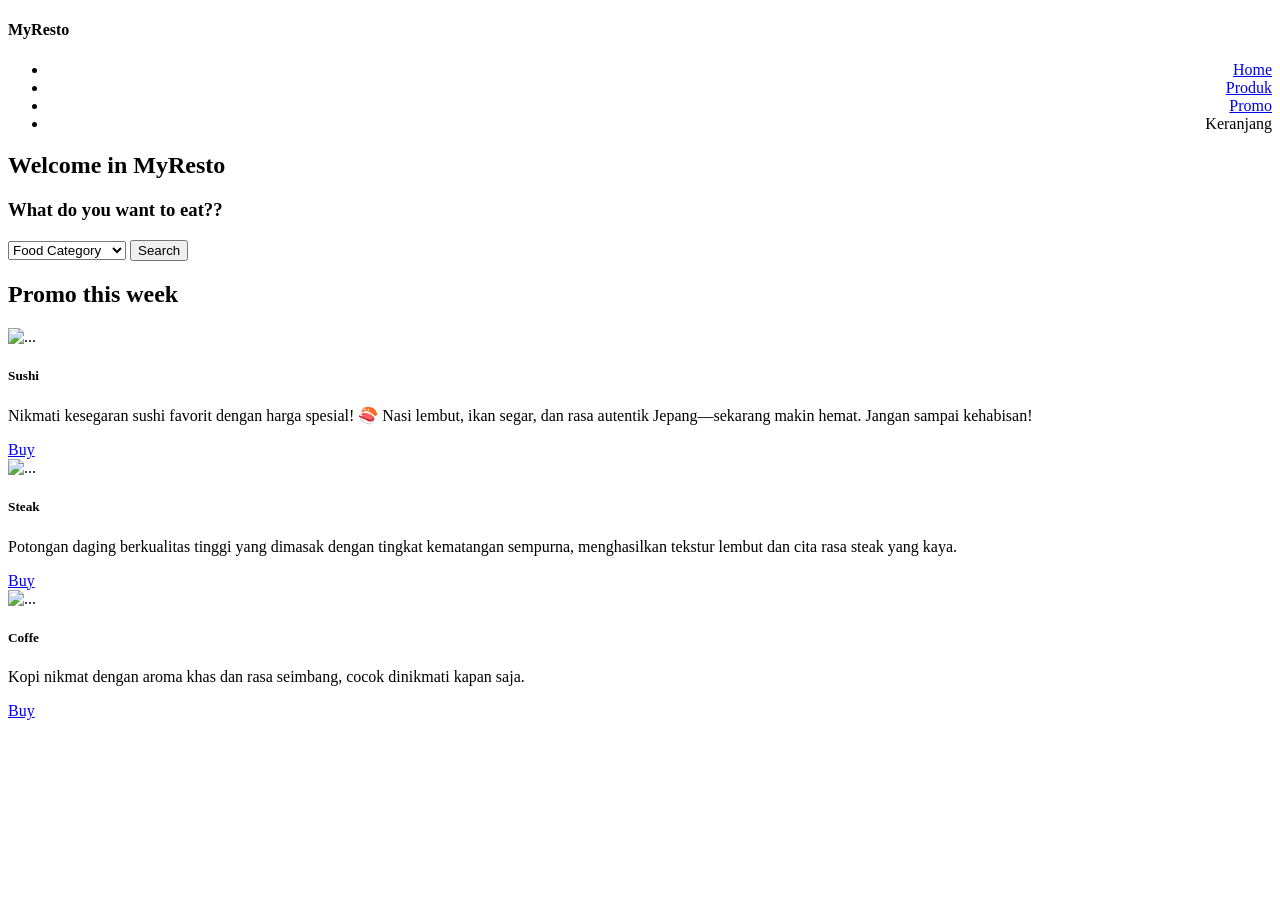
==== index.html @ 94a0f238 "Add files via upload" ====
<!DOCTYPE html>
<html lang="en">
<head>
    <meta charset="UTF-8">
    <meta name="viewport" content="width=device-width, initial-scale=1.0">
    <title>MyResto</title>
    <link rel="stylesheet" href="bootstrap-5.3.8-dist/css/bootstrap.min.css">
    <link rel="stylesheet" href="https://cdn.jsdelivr.net/npm/bootstrap-icons@1.11.3/font/bootstrap-icons.min.css">
    <link rel="stylesheet" href="style.css">
</head>
<body>
    <nav class="navbar navbar-expand-lg bg-body-tertiary">
  <div class="container-fluid">
    <h4>MyResto</h4>
    <div align="right">
    <div class="collapse navbar-collapse" id="navbarNav">
      <ul class="navbar-nav">
        <li class="nav-item">
          <a class="nav-link active" aria-current="page" href="#">Home</a>
        </li>
        <li class="nav-item">
          <a class="nav-link" href="#">Produk</a>
        </li>
        <li class="nav-item">
          <a class="nav-link" href="#">Promo</a>
        </li>
        <li class="nav-item">
          <a class="nav-link">Keranjang</a>
        </li>
      </ul>
    </div>
    </div>
  </div>
</nav>
<script src="bootstrap-5.3.8-dist/js/bootstrap.bundle.min.js"></script>
<!--banner buka-->
<div class="container-fluid banner d-flex align-items-center">
  <div class="container">
    <h2 class="text-light text-center display-5 mb-1">Welcome in MyResto</h2>
    <h3 class="text-light text-center display-7 mb-1">What do you want to eat??</h3>

    <div class="input-group input-group-lg">
  <select class="form-control" id="inputGroupSelect04">
    <option selected>Food Category</option>
    <option value="1">Western Food</option>
    <option value="2">Traditional Food</option>
    <option value="3">Eastern Food</option>
  </select>
  <button class="btn btn-lg btn-outline-warning text-light"type="button">Search</button>
</div>
  </div>
</div>
<!--banner tutup-->
<!--promo-->
<div class="container-fluid py-5">
  <div class="container">
    <h2 class="text-center">Promo this week</h2>
    <div class="row mt-5 justify-content-center">
    <div class="col-md-3 hovered-card">
      <div class="card h-100">
  <img src="https://encrypted-tbn0.gstatic.com/images?q=tbn:ANd9GcR-aWIHorMcJruzYgTHHdXwMVD2CnjIjYgZzw&s" class="card-img-top" alt="...">
  <div class="card-body">
    <h5 class="card-title">Sushi</h5>
    <p class="card-text">Nikmati kesegaran sushi favorit dengan harga spesial! 🍣
Nasi lembut, ikan segar, dan rasa autentik Jepang—sekarang makin hemat. Jangan sampai kehabisan!</a></p>
    <a href="#" class="btn btn-primary">Buy</a>
  </div>
</div>
    </div>
    <div class="col-md-3 hovered-card">
    <div class="card h-100">
        <img src="https://awsimages.detik.net.id/community/media/visual/2022/06/01/jenis-daging-buat-steak-2_169.jpeg?w=650" class="card-img-top" alt="...">
        <div class="card-body">
            <h5 class="card-title">Steak</h5>
            <p class="card-text">Potongan daging berkualitas tinggi yang dimasak dengan tingkat kematangan sempurna, menghasilkan tekstur lembut dan cita rasa steak yang kaya.</a></p>
            <a href="#" class="btn btn-primary">Buy</a>
        </div>
    </div>
</div>
<div class="col-md-3 hovered-card">
    <div class="card h-100">
        <img src="https://soc-phoenix.s3-ap-southeast-1.amazonaws.com/wp-content/uploads/2018/01/10115312/5-Coffee-Shop-di-Kelapa-Gading-yang-Perlu-Dikunjungi-Pecinta-Kopi.jpg" class="card-img-top" alt="...">
        <div class="card-body">
            <h5 class="card-title">Coffe</h5>
            <p class="card-text">Kopi nikmat dengan aroma khas dan rasa seimbang, cocok dinikmati kapan saja.</p>
            <a href="#" class="btn btn-primary">Buy</a>
        </div>
    </div>
</div>
  </div>
</div>
<!--promo tutup-->
</body>
</html>
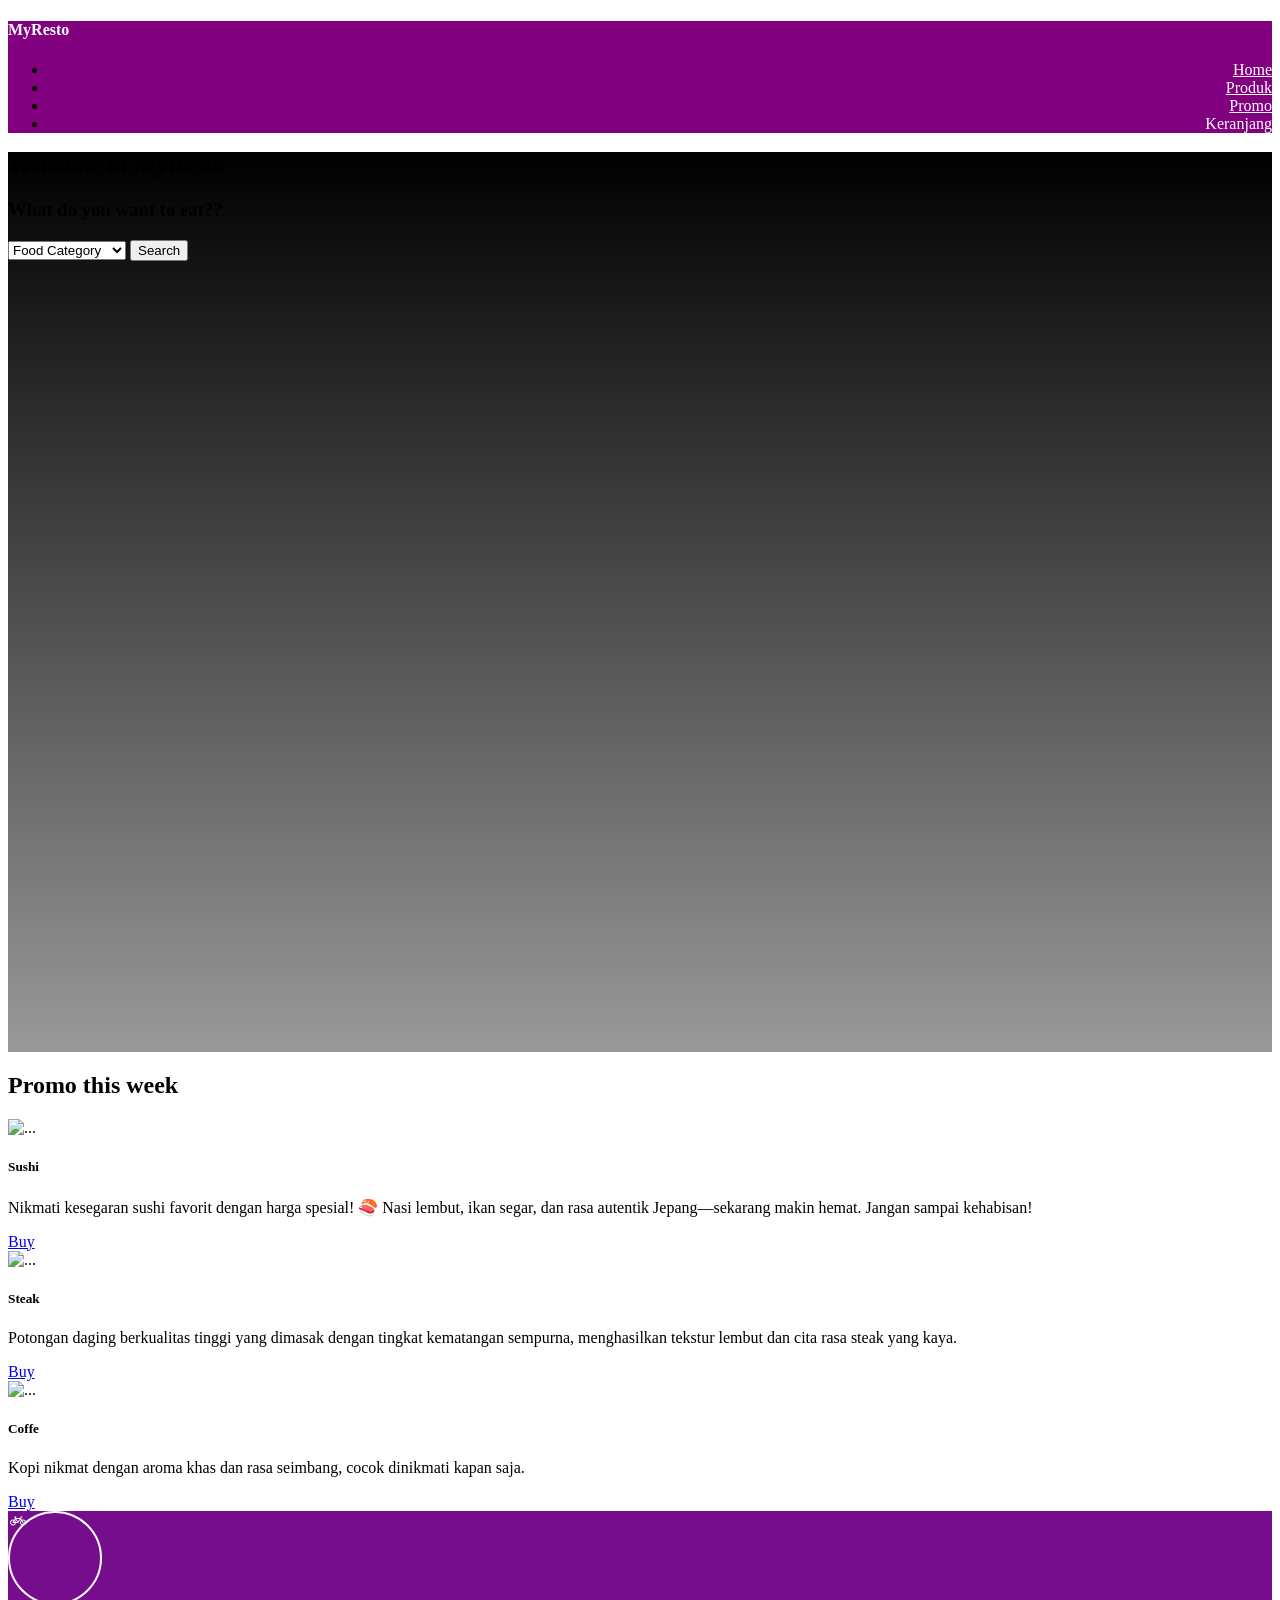
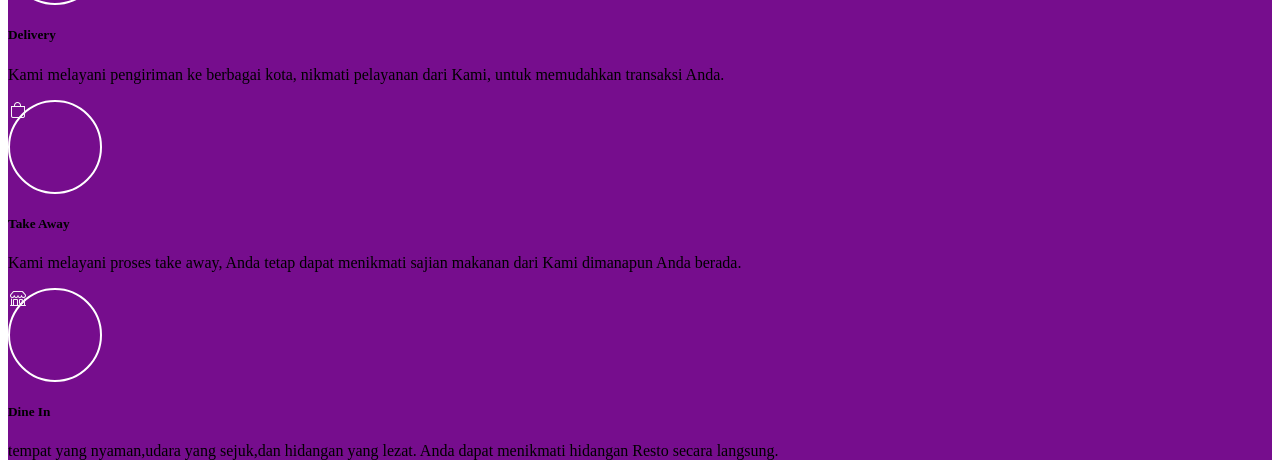
==== commit af941b78: "Add files via upload" ====
--- a/index.html
+++ b/index.html
@@ -90,5 +90,46 @@
   </div>
 </div>
 <!--promo tutup-->
-</body>
+<!-- SECTION SERVICE -->
+<div class="container-fluid py-5 main-color">
+  <div class="row justify-content-center">
+
+    <!-- Service 1 -->
+    <div class="col-sm-6 col-lg-3 mb-3 hovered-card text-center text-white">
+      <div class="d-flex justify-content-center">
+        <div class="icon-service d-flex align-items-center justify-content-center">
+          <i class="bi bi-bicycle display-5"></i>
+        </div>
+      </div>
+      <h5 class="mt-3">Delivery</h5>
+      <p>    Kami melayani pengiriman ke berbagai kota,
+                nikmati pelayanan dari Kami, untuk memudahkan transaksi Anda.</p>
+    </div>
+
+    <!-- Service 2 -->
+    <div class="col-sm-6 col-lg-3 mb-3 hovered-card text-center text-white">
+      <div class="d-flex justify-content-center">
+        <div class="icon-service d-flex align-items-center justify-content-center">
+          <i class="bi bi-bag display-5"></i>
+        </div>
+      </div>
+      <h5 class="mt-3">Take Away</h5>
+      <p>    Kami melayani proses take away,
+            Anda tetap dapat menikmati sajian makanan dari Kami dimanapun Anda berada.</p>
+    </div>
+
+    <!-- Service 3 -->
+    <div class="col-sm-6 col-lg-3 mb-3 hovered-card text-center text-white">
+      <div class="d-flex justify-content-center">
+        <div class="icon-service d-flex align-items-center justify-content-center">
+          <i class="bi bi-shop display-5"></i>
+        </div>
+      </div>
+      <h5 class="mt-3">Dine In</h5>
+      <p>tempat yang nyaman,udara yang sejuk,dan hidangan yang lezat. Anda dapat menikmati hidangan Resto secara langsung.</p>
+    </div>
+
+  </div>
+</div>
+  </body>
 </html>
--- a/style.css
+++ b/style.css
@@ -0,0 +1,27 @@
+.bg-body-tertiary {
+  background-color: purple !important;
+}
+
+.banner{
+  height: 100vh;
+  background: linear-gradient(rgba(0,0,0),rgba(0,0,0,0.4)),url('https://food.fnr.sndimg.com/content/dam/images/food/fullset/2015/6/9/3/FNM_070115-Grilled-Steak-and-Rice-Bowl-Recipe_s4x3.jpg.rend.hgtvcom.1280.960.suffix/1433952072522.webp');
+  background-size: cover;
+  background-position: center;
+}
+
+.navbar h4,
+.navbar .nav-link {
+    color: white !important;
+}
+
+.icon-service{
+    width: 90px;
+    height: 90px;
+    border: 2px solid #ffffff;
+    border-radius: 50%;
+    color: #f9f6f8;
+   }
+
+   .main-color{
+    background-color: #760d8d;
+   }
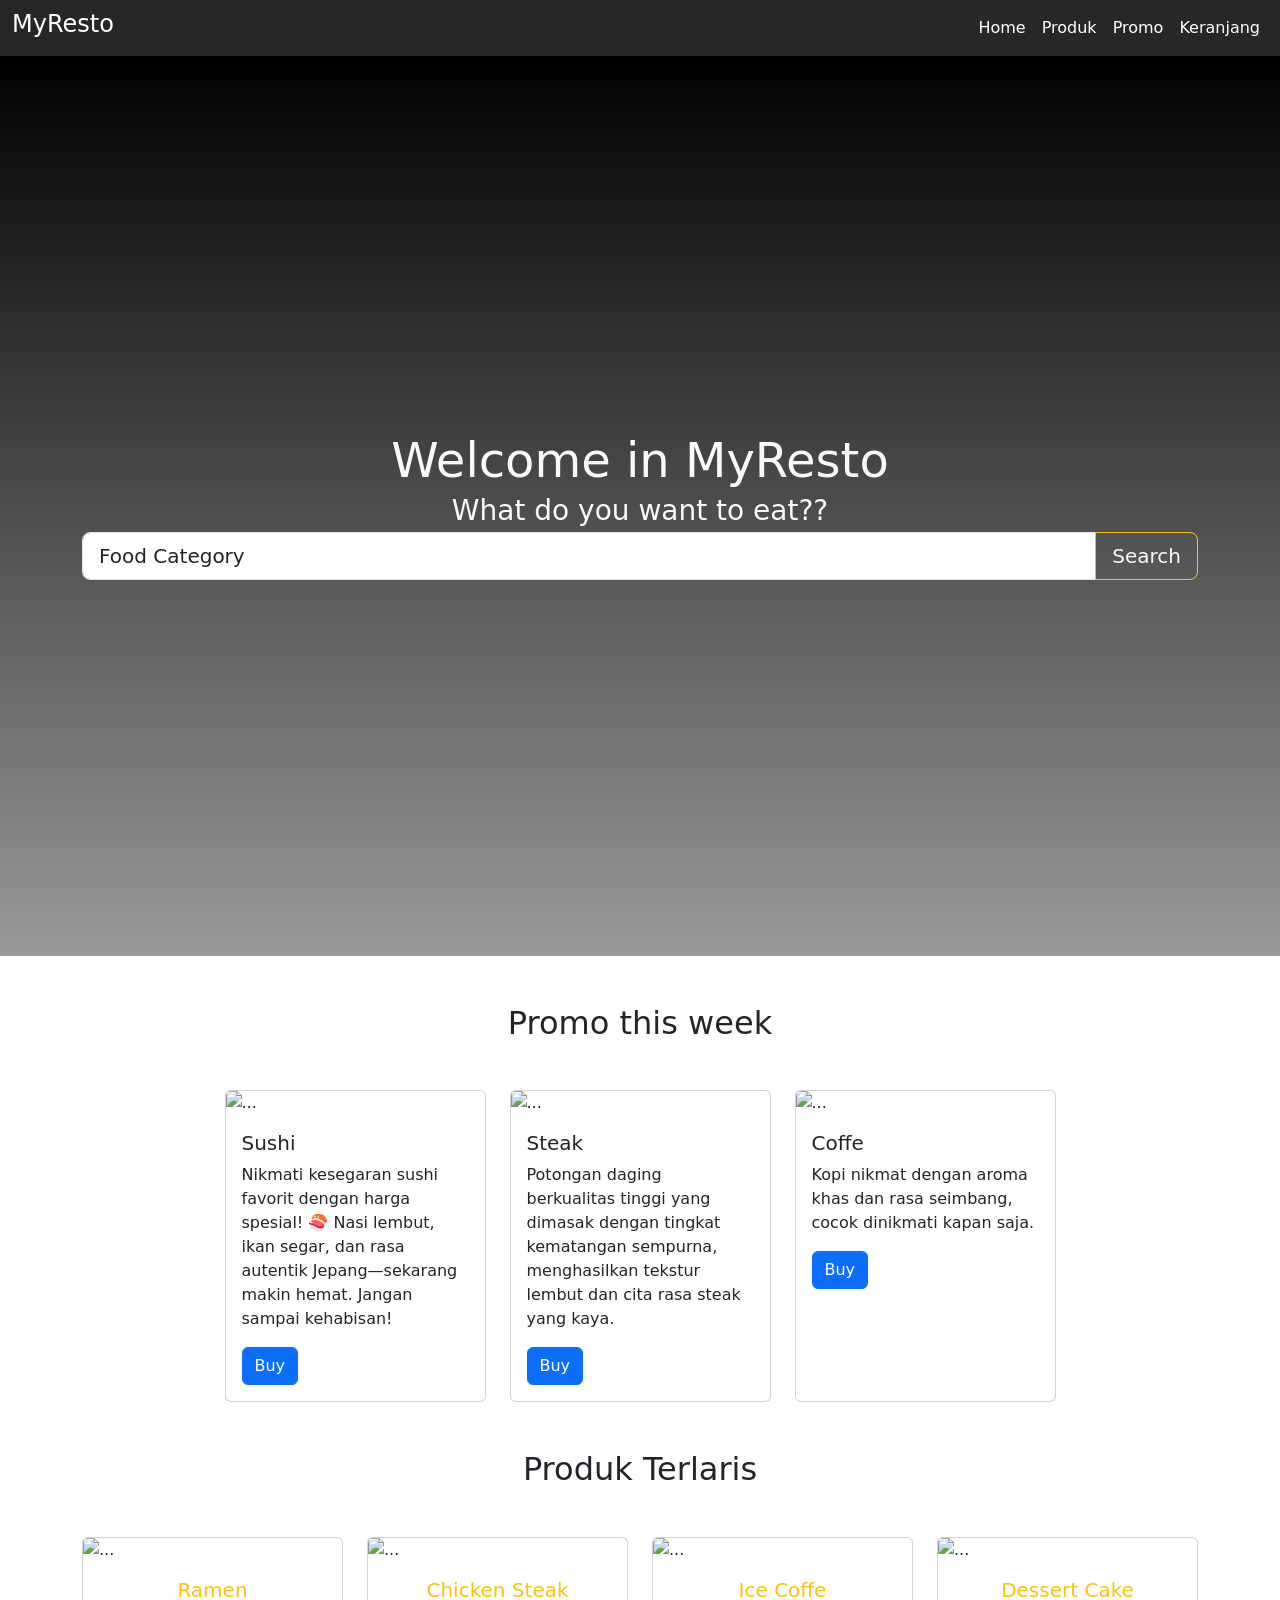
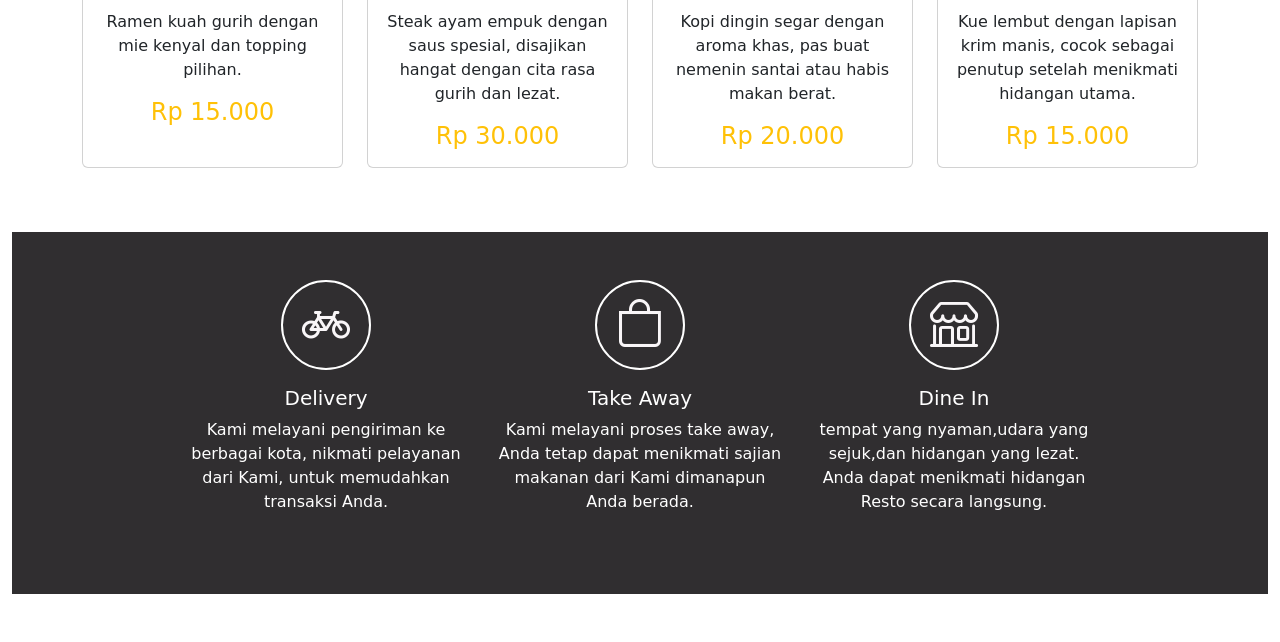
==== commit 9ac24a37: "Refactor index.html with updated Bootstrap and styles Updated the HTML structure and styles for MyRe" ====
--- a/index.html
+++ b/index.html
@@ -4,9 +4,43 @@
     <meta charset="UTF-8">
     <meta name="viewport" content="width=device-width, initial-scale=1.0">
     <title>MyResto</title>
-    <link rel="stylesheet" href="bootstrap-5.3.8-dist/css/bootstrap.min.css">
+    <link href="https://cdn.jsdelivr.net/npm/bootstrap@5.3.3/dist/css/bootstrap.min.css" rel="stylesheet">
     <link rel="stylesheet" href="https://cdn.jsdelivr.net/npm/bootstrap-icons@1.11.3/font/bootstrap-icons.min.css">
-    <link rel="stylesheet" href="style.css">
+    <!--css-->
+    <style>
+      .bg-body-tertiary {
+  background-color: rgb(40, 39, 40) !important;
+}
+
+.banner{
+  height: 100vh;
+  background: linear-gradient(rgba(0,0,0),rgba(0,0,0,0.4)),url('https://food.fnr.sndimg.com/content/dam/images/food/fullset/2015/6/9/3/FNM_070115-Grilled-Steak-and-Rice-Bowl-Recipe_s4x3.jpg.rend.hgtvcom.1280.960.suffix/1433952072522.webp');
+  background-size: cover;
+  background-position: center;
+}
+
+.navbar h4,
+.navbar .nav-link {
+    color: white !important;
+}
+
+.icon-service{
+    width: 90px;
+    height: 90px;
+    border: 2px solid #ffffff;
+    border-radius: 50%;
+    color: #f9f6f8;
+   }
+
+   .main-color{
+    background-color: #302e30;
+   }
+   .hovered-card:hover {
+      transform: scale(1.05);
+      transition: 0.3s;
+    }
+    
+    </style>
 </head>
 <body>
     <nav class="navbar navbar-expand-lg bg-body-tertiary">
@@ -25,14 +59,16 @@
           <a class="nav-link" href="#">Promo</a>
         </li>
         <li class="nav-item">
-          <a class="nav-link">Keranjang</a>
+          <a class="nav-link" href="#">Keranjang</a>
         </li>
       </ul>
     </div>
     </div>
   </div>
 </nav>
-<script src="bootstrap-5.3.8-dist/js/bootstrap.bundle.min.js"></script>
+
+<script src="https://cdn.jsdelivr.net/npm/bootstrap@5.3.3/dist/js/bootstrap.bundle.min.js"></script>
+
 <!--banner buka-->
 <div class="container-fluid banner d-flex align-items-center">
   <div class="container">
@@ -46,11 +82,12 @@
     <option value="2">Traditional Food</option>
     <option value="3">Eastern Food</option>
   </select>
-  <button class="btn btn-lg btn-outline-warning text-light"type="button">Search</button>
+  <button class="btn btn-lg btn-outline-warning text-light" type="button">Search</button>
 </div>
   </div>
 </div>
 <!--banner tutup-->
+
 <!--promo-->
 <div class="container-fluid py-5">
   <div class="container">
@@ -62,21 +99,23 @@
   <div class="card-body">
     <h5 class="card-title">Sushi</h5>
     <p class="card-text">Nikmati kesegaran sushi favorit dengan harga spesial! 🍣
-Nasi lembut, ikan segar, dan rasa autentik Jepang—sekarang makin hemat. Jangan sampai kehabisan!</a></p>
+Nasi lembut, ikan segar, dan rasa autentik Jepang—sekarang makin hemat. Jangan sampai kehabisan!</p>
     <a href="#" class="btn btn-primary">Buy</a>
   </div>
 </div>
     </div>
+
     <div class="col-md-3 hovered-card">
     <div class="card h-100">
         <img src="https://awsimages.detik.net.id/community/media/visual/2022/06/01/jenis-daging-buat-steak-2_169.jpeg?w=650" class="card-img-top" alt="...">
         <div class="card-body">
             <h5 class="card-title">Steak</h5>
-            <p class="card-text">Potongan daging berkualitas tinggi yang dimasak dengan tingkat kematangan sempurna, menghasilkan tekstur lembut dan cita rasa steak yang kaya.</a></p>
+            <p class="card-text">Potongan daging berkualitas tinggi yang dimasak dengan tingkat kematangan sempurna, menghasilkan tekstur lembut dan cita rasa steak yang kaya.</p>
             <a href="#" class="btn btn-primary">Buy</a>
         </div>
     </div>
 </div>
+
 <div class="col-md-3 hovered-card">
     <div class="card h-100">
         <img src="https://soc-phoenix.s3-ap-southeast-1.amazonaws.com/wp-content/uploads/2018/01/10115312/5-Coffee-Shop-di-Kelapa-Gading-yang-Perlu-Dikunjungi-Pecinta-Kopi.jpg" class="card-img-top" alt="...">
@@ -90,6 +129,62 @@
   </div>
 </div>
 <!--promo tutup-->
+
+<!--section produk-->
+<div class="container-fluid py-5">
+  <div class="container">
+    <h2 class="text-center mb-5">Produk Terlaris</h2>
+
+    <div class="row">
+      <div class="col-sm-6 col-lg-3 hovered-card mb-3">
+        <div class="card h-100">
+          <img src="https://encrypted-tbn0.gstatic.com/images?q=tbn:ANd9GcS3yY_dRkVEvzCoWh1wBdKej2waDo9KxzBmZA&s" class="card-img-top" alt="...">
+          <div class="card-body text-center">
+            <h5 class="card-title text-warning">Ramen</h5>
+            <p class="card-text">Ramen kuah gurih dengan mie kenyal dan topping pilihan.</p>
+            <h4 class="card-text text-warning">Rp 15.000</h4>
+          </div>
+        </div>
+      </div>
+
+      <div class="col-sm-6 col-lg-3 hovered-card mb-3">
+        <div class="card h-100">
+          <img src="https://encrypted-tbn0.gstatic.com/images?q=tbn:ANd9GcTN_sla2ek1BKJAlOj_NMszp-Ca7Khki1eayw&s" class="card-img-top" alt="...">
+          <div class="card-body text-center">
+            <h5 class="card-title text-warning">Chicken Steak</h5>
+            <p class="card-text">Steak ayam empuk dengan saus spesial, disajikan hangat dengan cita rasa gurih dan lezat.</p>
+            <h4 class="card-text text-warning">Rp 30.000</h4>
+          </div>
+        </div>
+      </div>
+
+      <div class="col-sm-6 col-lg-3 hovered-card mb-3">
+        <div class="card h-100">
+          <img src="https://encrypted-tbn0.gstatic.com/images?q=tbn:ANd9GcQLD1jubn2yyn9LkPbgtdShI_34oeKYqWpjRQ&s" class="card-img-top" alt="...">
+          <div class="card-body text-center">
+            <h5 class="card-title text-warning">Ice Coffe</h5>
+            <p class="card-text">Kopi dingin segar dengan aroma khas, pas buat nemenin santai atau habis makan berat.</p>
+            <h4 class="card-text text-warning">Rp 20.000</h4>
+          </div>
+        </div>
+      </div>
+
+      <div class="col-sm-6 col-lg-3 hovered-card mb-3">
+        <div class="card h-100">
+          <img src="https://encrypted-tbn0.gstatic.com/images?q=tbn:ANd9GcQgd2de9q5HWXsVhXjtPlNueb6-UNMtpot6Xw&s" class="card-img-top" alt="...">
+          <div class="card-body text-center">
+            <h5 class="card-title text-warning">Dessert Cake</h5>
+            <p class="card-text">Kue lembut dengan lapisan krim manis, cocok sebagai penutup setelah menikmati hidangan utama.</p>
+            <h4 class="card-text text-warning">Rp 15.000</h4>
+          </div>
+        </div>
+      </div>
+
+    </div>
+  </div>
+</div>
+<!--section produk tutup-->
+
 <!-- SECTION SERVICE -->
 <div class="container-fluid py-5 main-color">
   <div class="row justify-content-center">
@@ -131,5 +226,6 @@
 
   </div>
 </div>
-  </body>
-</html>+
+</body>
+</html>
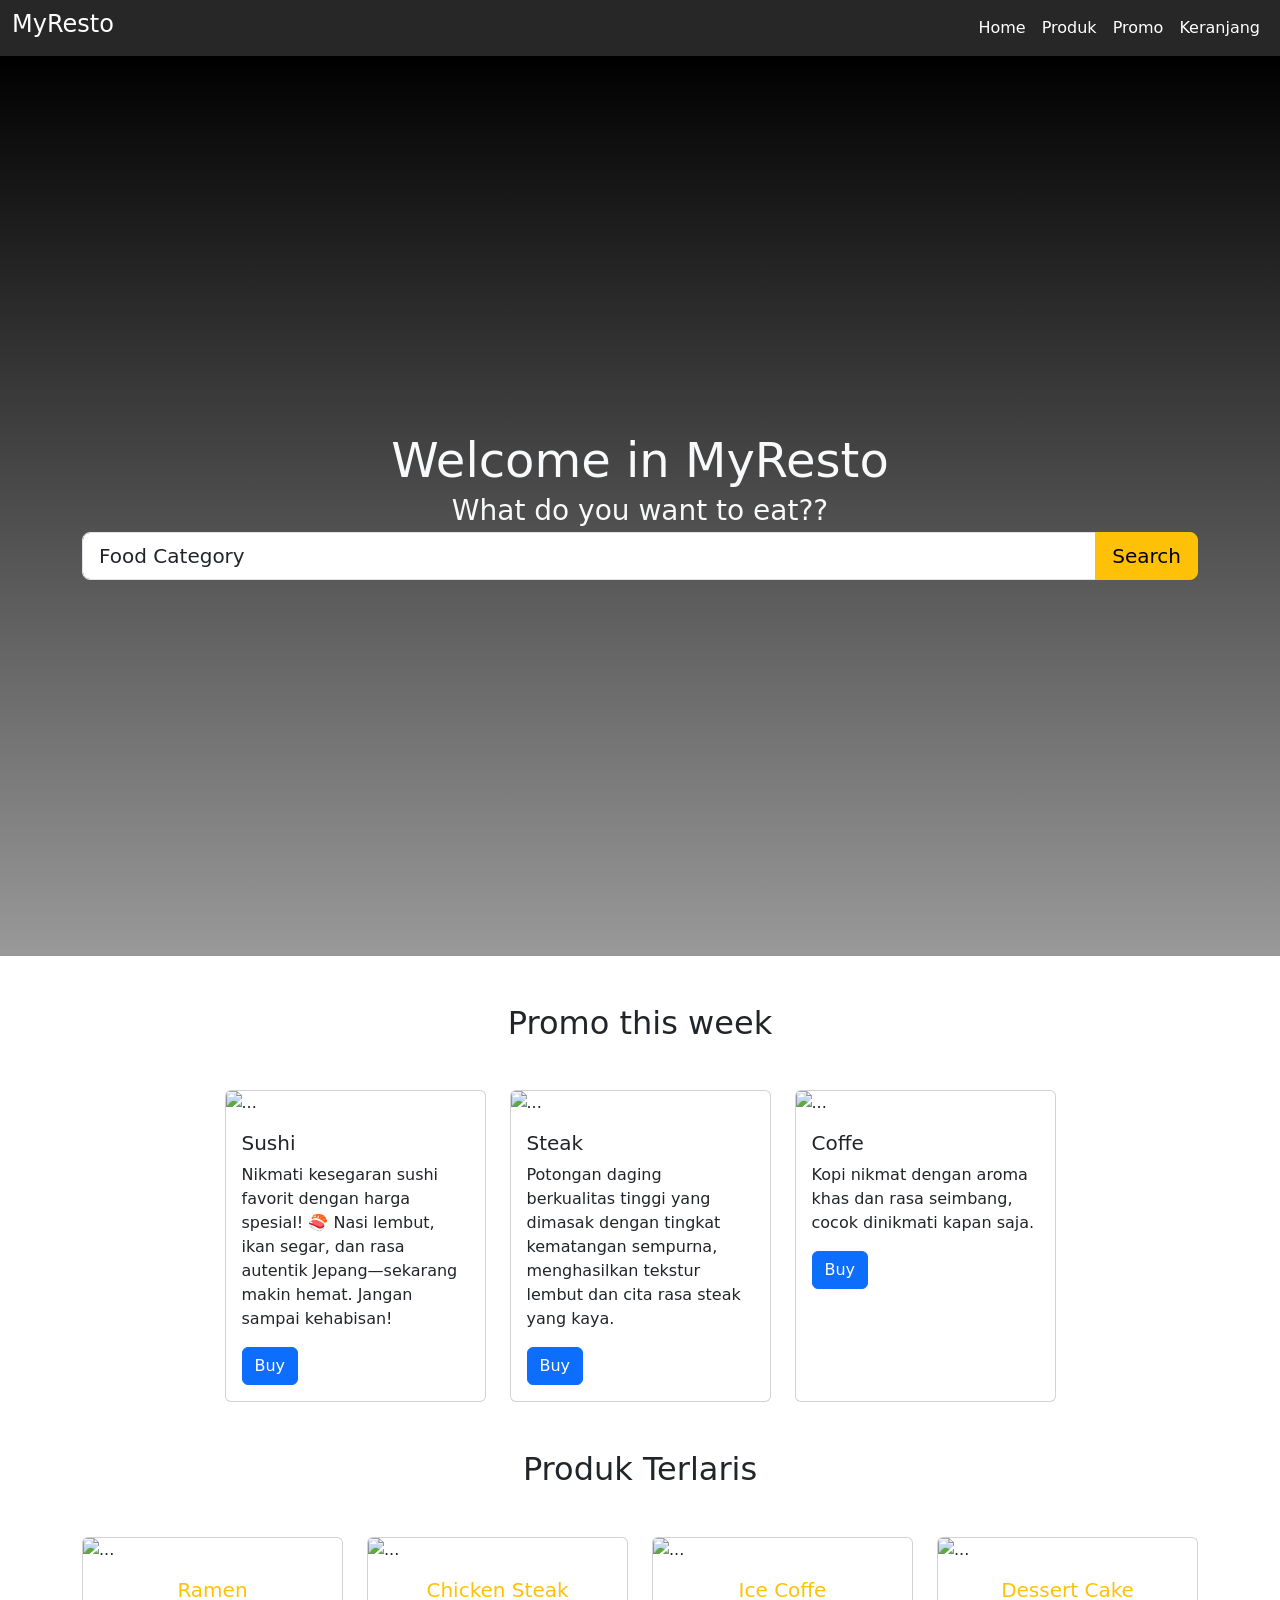
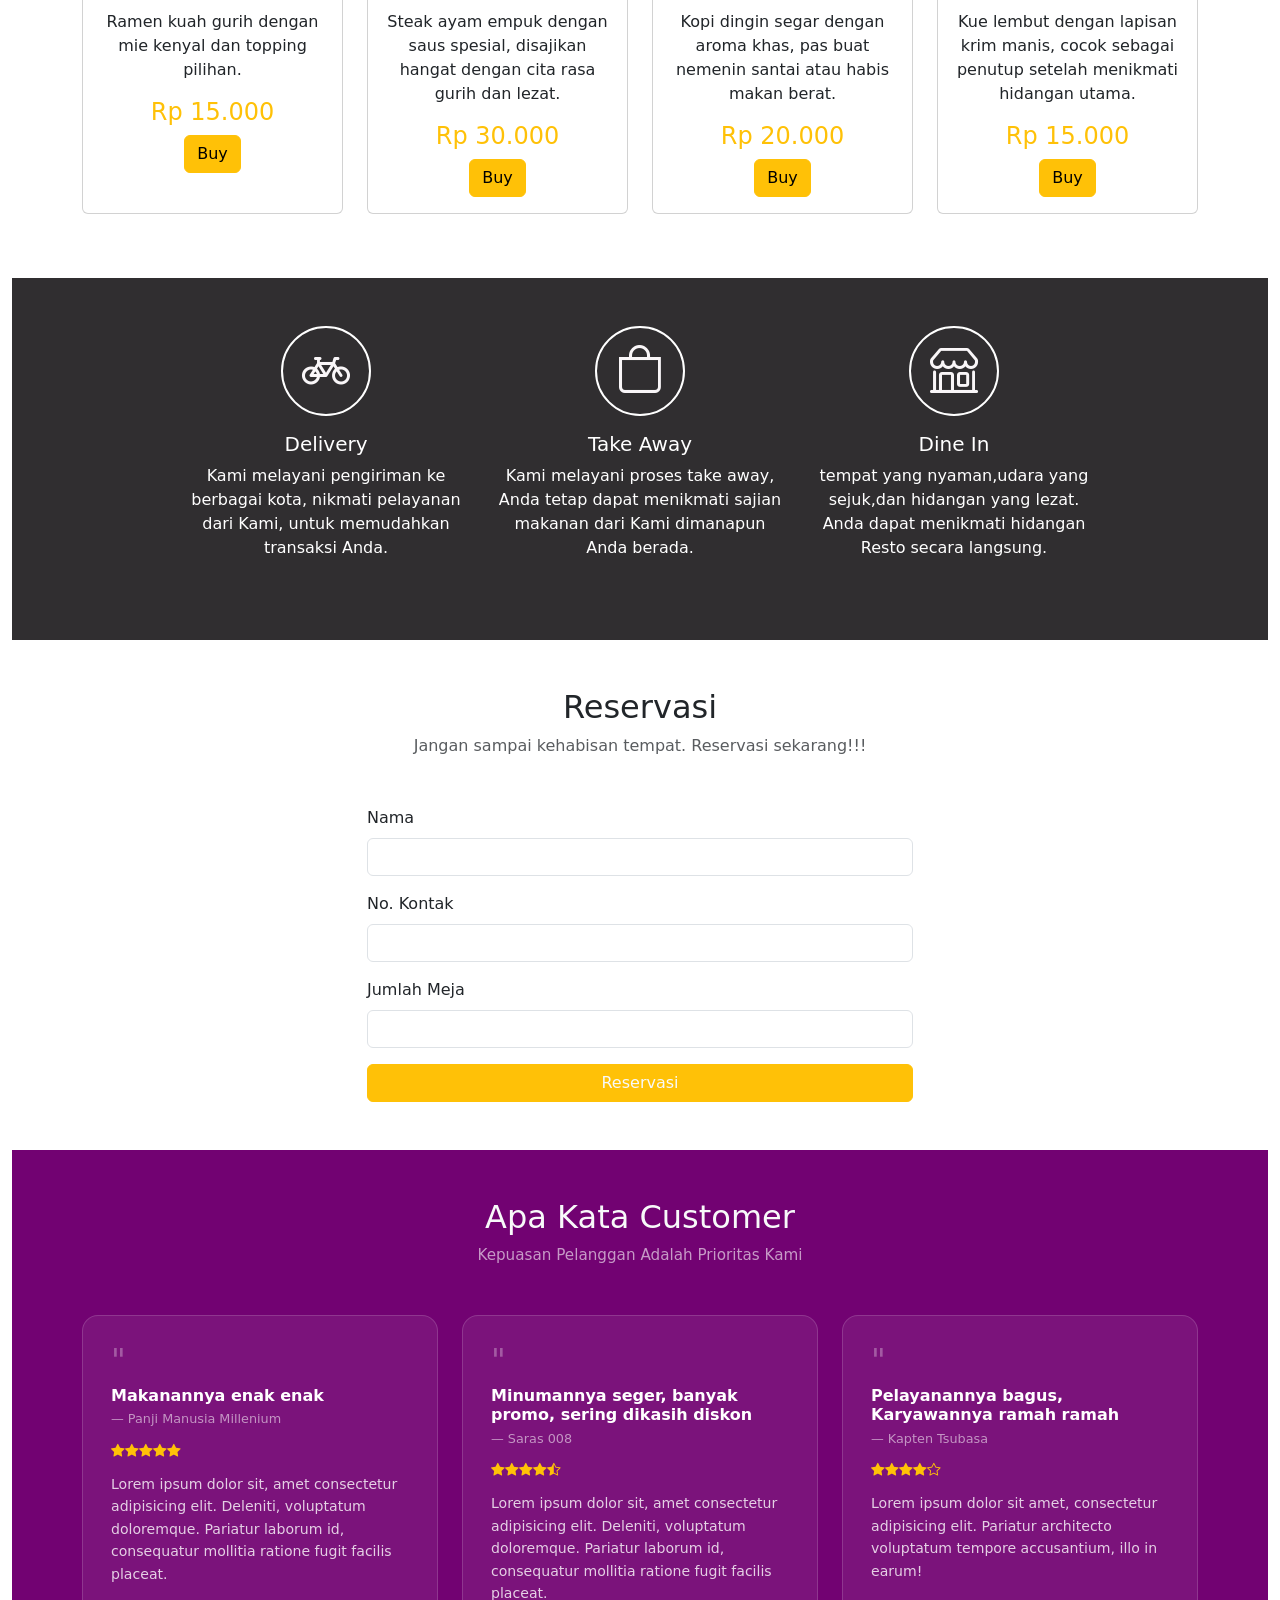
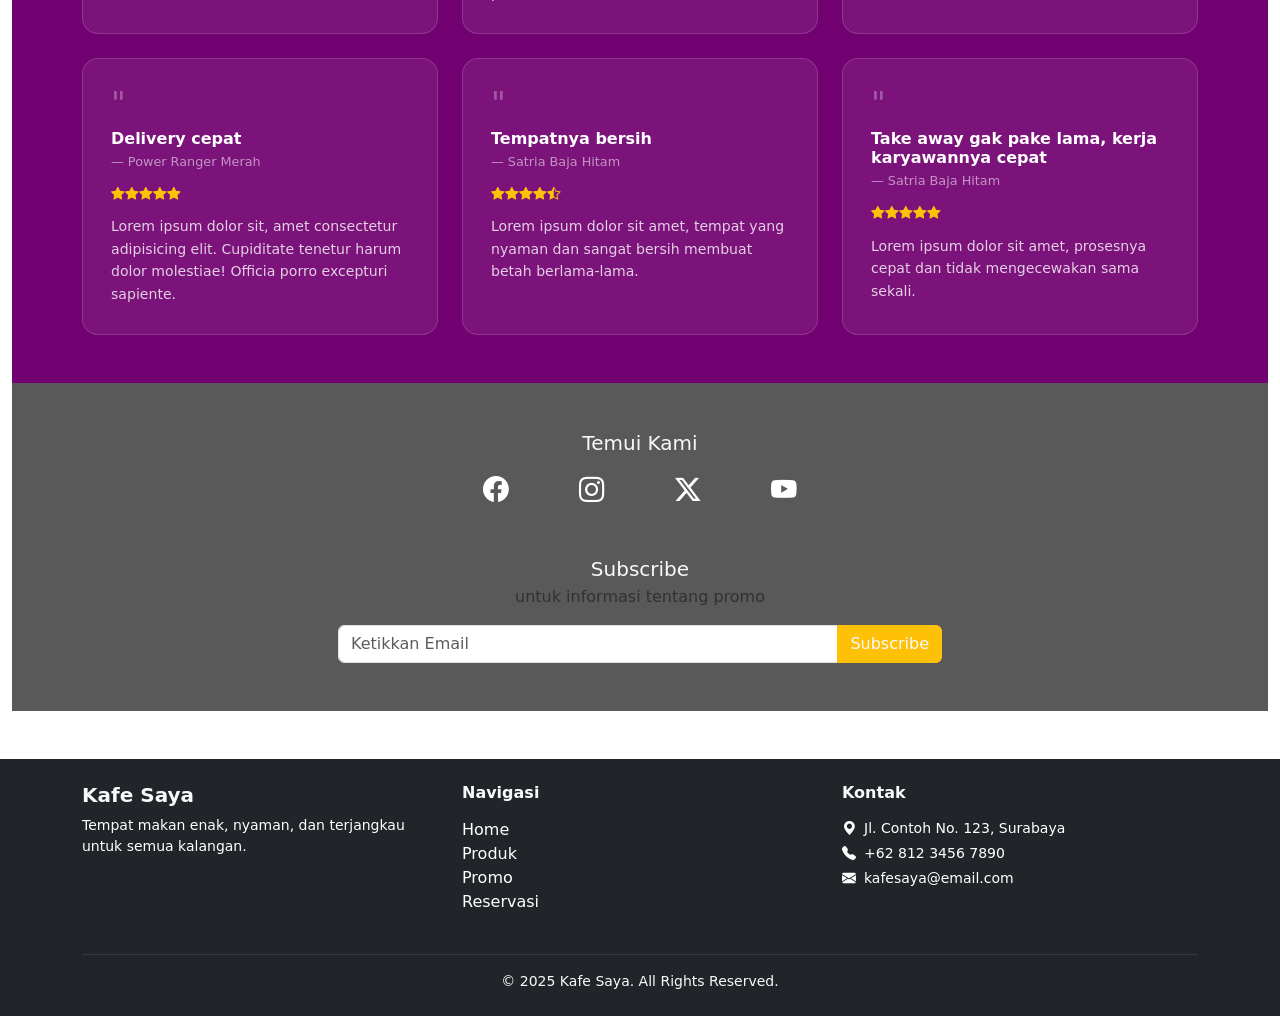
==== commit a4225b4c: "Add files via upload" ====
--- a/index.html
+++ b/index.html
@@ -40,6 +40,102 @@
       transition: 0.3s;
     }
     
+    .footer {
+      background-color: #595959;
+    }
+
+    .footer .social-icon{
+      font-size: 1.6rem;
+      color: #fff;
+      transition: .3s;
+    }
+
+    .footer .social-icon:hover{
+      color: #FFC107;
+    }
+
+    .text{
+      color: #fff;
+      text-decoration: none;
+    }
+    
+
+    .testimony {
+    background-color: rgb(114, 2, 114) !important;
+}
+
+.testimony-card {
+    background: rgba(255, 255, 255, 0.07) !important;
+    border: 1px solid rgba(255, 255, 255, 0.15) !important;
+    border-radius: 16px;
+    padding: 28px;
+    transition: .3s;
+    height: 100%;
+}
+
+.testimony-card:hover {
+    transform: translateY(-6px);
+    background: rgba(255, 255, 255, 0.13);
+    border-color: rgba(255, 255, 255, 0.3);
+}
+
+.testimony-card .quote-icon {
+    font-size: 2rem;
+    color: rgba(255, 255, 255, 0.3);
+    line-height: 1;
+    margin-bottom: 10px;
+}
+
+.testimony-card h5 {
+    font-size: 1rem;
+    font-weight: 700;
+    color: #fff;
+    margin-bottom: 4px;
+}
+
+.testimony-card .author {
+    font-size: 0.8rem;
+    color: rgba(255, 255, 255, 0.55);
+    margin-bottom: 12px;
+}
+
+.testimony-card p {
+    font-size: 0.88rem;
+    color: rgba(255, 255, 255, 0.8);
+    line-height: 1.6;
+    margin-bottom: 0;
+}
+
+.testimony-card .stars {
+    color: #FFC107;
+    font-size: 0.85rem;
+    margin-bottom: 12px;
+}
+
+.testimony-card {
+    background: rgba(255, 255, 255, 0.07)
+!important;
+    border: 1px solid rgba(255, 255, 255, 0.15)
+!important;
+    border-radius: 16px;
+    padding: 28px;
+    transition: .3s;
+    height: 100%;
+}
+
+.testimony-card:hover {
+    transform: translateY(-6px);
+    background: rgba(255, 255, 255, 0.13);
+    border-color: rgba(255, 255, 255, 0.3);
+}
+.testimony-card .quote-icon {
+    font-size: 2rem;
+    color: rgba(255, 255, 255, 0.3);
+    line-height: 1;
+    margin-bottom: 10px;
+}
+
+
     </style>
 </head>
 <body>
@@ -82,7 +178,7 @@
     <option value="2">Traditional Food</option>
     <option value="3">Eastern Food</option>
   </select>
-  <button class="btn btn-lg btn-outline-warning text-light" type="button">Search</button>
+  <button class="btn btn-warning" type="button">Search</button>
 </div>
   </div>
 </div>
@@ -143,6 +239,7 @@
             <h5 class="card-title text-warning">Ramen</h5>
             <p class="card-text">Ramen kuah gurih dengan mie kenyal dan topping pilihan.</p>
             <h4 class="card-text text-warning">Rp 15.000</h4>
+             <button class="btn btn-warning">Buy</button>
           </div>
         </div>
       </div>
@@ -154,6 +251,7 @@
             <h5 class="card-title text-warning">Chicken Steak</h5>
             <p class="card-text">Steak ayam empuk dengan saus spesial, disajikan hangat dengan cita rasa gurih dan lezat.</p>
             <h4 class="card-text text-warning">Rp 30.000</h4>
+            <button class="btn btn-warning">Buy</button>
           </div>
         </div>
       </div>
@@ -165,6 +263,7 @@
             <h5 class="card-title text-warning">Ice Coffe</h5>
             <p class="card-text">Kopi dingin segar dengan aroma khas, pas buat nemenin santai atau habis makan berat.</p>
             <h4 class="card-text text-warning">Rp 20.000</h4>
+             <button class="btn btn-warning">Buy</button>
           </div>
         </div>
       </div>
@@ -176,6 +275,7 @@
             <h5 class="card-title text-warning">Dessert Cake</h5>
             <p class="card-text">Kue lembut dengan lapisan krim manis, cocok sebagai penutup setelah menikmati hidangan utama.</p>
             <h4 class="card-text text-warning">Rp 15.000</h4>
+             <button class="btn btn-warning">Buy</button>
           </div>
         </div>
       </div>
@@ -184,6 +284,10 @@
   </div>
 </div>
 <!--section produk tutup-->
+
+
+
+
 
 <!-- SECTION SERVICE -->
 <div class="container-fluid py-5 main-color">
@@ -223,9 +327,211 @@
       <h5 class="mt-3">Dine In</h5>
       <p>tempat yang nyaman,udara yang sejuk,dan hidangan yang lezat. Anda dapat menikmati hidangan Resto secara langsung.</p>
     </div>
-
-  </div>
-</div>
+  </div>
+</div>
+
+
+<!--Section Reservasi-->
+<div class="container-fluid py-5">
+  <div class="container">
+     
+    <h2 class="text-center mb-2">Reservasi</h2>
+    <p class="text-center text-muted mb-5">Jangan sampai kehabisan tempat. Reservasi sekarang!!!</p>
+
+    <div class="row justify-content-center">
+      <div class="col-md-6">
+        <div class="mb-3">
+    <label class="form-label">Nama</label>
+    <input type="text" class="form-control">
+</div>
+
+<div class="mb-3">
+    <label class="form-label">No. Kontak</label>
+    <input type="text" class="form-control">
+</div>
+
+<div class="mb-3">
+    <label class="form-label">Jumlah Meja</label>
+    <input type="number" class="form-control">
+</div>
+<div class="d-grid">
+      <button class="btn btn-warning text-light">Reservasi</button>
+    </div>
+      </div>
+    </div>
+  </div>
+</div>
+
+
+<!--Section Riview-->
+<div class="container-fluid py-5 testimony">
+  <div class="container">
+    <h2 class="text-center text-light mb-2">Apa Kata Customer</h2>
+    <p class="text-center mb-5" style="color: rgba(255, 255, 255, 0.6); font-size: 0.95rem;">Kepuasan Pelanggan Adalah Prioritas Kami</p>
+
+    <div class="row g-4">
+
+  <!--Card 1-->
+<div class="col-sm-6 col-lg-4">
+  <div class="testimony-card">
+      <div class="quote-icon">"</div>
+      <h5>Makanannya enak enak</h5>
+      <div class="author">— Panji Manusia Millenium</div>
+      <div class="stars">
+          <i class="bi bi-star-fill"></i><i class="bi bi-star-fill"></i><i class="bi bi-star-fill"></i><i class="bi bi-star-fill"></i><i class="bi bi-star-fill"></i>
+      </div>
+      <p>Lorem ipsum dolor sit, amet consectetur adipisicing elit. Deleniti, voluptatum doloremque. Pariatur laborum id, consequatur mollitia ratione fugit facilis placeat.</p>
+  </div>
+</div> 
+
+
+<!--Card 2-->
+<div class="col-sm-6 col-lg-4">
+    <div class="testimony-card">
+        <div class="quote-icon">"</div>
+        <h5>Minumannya seger, banyak promo, sering dikasih diskon</h5>
+        <div class="author">— Saras 008</div>
+        <div class="stars">
+            <i class="bi bi-star-fill"></i><i class="bi bi-star-fill"></i><i class="bi bi-star-fill"></i><i class="bi bi-star-fill"></i><i class="bi bi-star-half"></i>
+        </div>
+        <p>Lorem ipsum dolor sit, amet consectetur adipisicing elit. Deleniti, voluptatum doloremque. Pariatur laborum id, consequatur mollitia ratione fugit facilis placeat.</p>
+    </div>
+</div>
+
+<!-- Card 3 -->
+<div class="col-sm-6 col-lg-4">
+    <div class="testimony-card">
+        <div class="quote-icon">"</div>
+        <h5>Pelayanannya bagus, Karyawannya ramah ramah</h5>
+        <div class="author">— Kapten Tsubasa</div>
+        <div class="stars">
+            <i class="bi bi-star-fill"></i><i class="bi bi-star-fill"></i><i class="bi bi-star-fill"></i><i class="bi bi-star-fill"></i><i class="bi bi-star"></i>
+        </div>
+        <p>Lorem ipsum dolor sit amet, consectetur adipisicing elit. Pariatur architecto voluptatum tempore accusantium, illo in earum!</p>
+    </div>
+</div>
+
+<!-- Card 4 -->
+<div class="col-sm-6 col-lg-4">
+    <div class="testimony-card">
+        <div class="quote-icon">"</div>
+        <h5>Delivery cepat</h5>
+        <div class="author">— Power Ranger Merah</div>
+        <div class="stars">
+            <i class="bi bi-star-fill"></i><i class="bi bi-star-fill"></i><i class="bi bi-star-fill"></i><i class="bi bi-star-fill"></i><i class="bi bi-star-fill"></i>
+        </div>
+        <p>Lorem ipsum dolor sit, amet consectetur adipisicing elit. Cupiditate tenetur harum dolor molestiae! Officia porro excepturi sapiente.</p>
+    </div>
+</div>
+
+
+<!-- Card 5 -->
+<div class="col-sm-6 col-lg-4">
+    <div class="testimony-card">
+        <div class="quote-icon">"</div>
+        <h5>Tempatnya bersih</h5>
+        <div class="author">— Satria Baja Hitam</div>
+        <div class="stars">
+            <i class="bi bi-star-fill"></i><i class="bi bi-star-fill"></i><i class="bi bi-star-fill"></i><i class="bi bi-star-fill"></i><i class="bi bi-star-half"></i>
+        </div>
+        <p>Lorem ipsum dolor sit amet, tempat yang nyaman dan sangat bersih membuat betah berlama-lama.</p>
+    </div>
+</div>
+
+<!-- Card 6 -->
+<div class="col-sm-6 col-lg-4">
+    <div class="testimony-card">
+        <div class="quote-icon">"</div>
+        <h5>Take away gak pake lama, kerja karyawannya cepat</h5>
+        <div class="author">— Satria Baja Hitam</div>
+        <div class="stars">
+            <i class="bi bi-star-fill"></i><i class="bi bi-star-fill"></i><i class="bi bi-star-fill"></i><i class="bi bi-star-fill"></i><i class="bi bi-star-fill"></i>
+        </div>
+        <p>Lorem ipsum dolor sit amet, prosesnya cepat dan tidak mengecewakan sama sekali.</p>
+    </div>
+</div>
+</div>
+  </div>
+</div>
+
+
+
+<!--Section Subscribe-->
+<div class="container-fluid py-5 footer">
+  <div class="container">
+
+
+    <h5 class="text-center text-light mb-3"> Temui Kami</h5>
+    
+    <div class="d-flex justify-content-center mb-5" style="gap: 70px">
+    <a href="https://facebook.com/username" target="_blank" class="social-icon">
+        <i class="bi bi-facebook"></i>
+    </a>
+    <a href="https://instagram.com/username" target="_blank" class="social-icon">
+        <i class="bi bi-instagram"></i>
+    </a>
+    <a href="https://twitter.com/username" target="_blank" class="social-icon">
+        <i class="bi bi-twitter-x"></i>
+    </a>
+    <a href="https://youtube.com/@username" target="_blank" class="social-icon">
+        <i class="bi bi-youtube"></i>
+    </a>
+    
+    </div>
+  </div>
+  <h5 class="text-center text-light mb-1">Subscribe</h5>
+<p class="text-center text-muted mb-3">untuk informasi tentang promo</p>
+
+<div class="row justify-content-center">
+    <div class="col-md-6">
+        <div class="input-group">
+            <input type="email" class="form-control" placeholder="Ketikkan Email">
+            <button class="btn btn-warning text-light">Subscribe</button>
+        </div>
+    </div>
+</div>
+</div>
+</div>
+</div>
+<!--footer-->
+
+<footer class="bg-dark text-light py-4">
+  <div class="container">
+    <div class="row text-center text-md-start">
+      <div class="col-md-4 mb-3 mb-md-0">
+        <h5 class="fw-bold">Kafe Saya</h5>
+        <p class="text small">Tempat makan enak, nyaman, dan terjangkau untuk semua kalangan.</p>
+      </div>
+      <div class="col-md-4 mb-3 mb-md-0">
+    <h6 class="fw-bold mb-3">Navigasi</h6>
+    <ul class="list-unstyled">
+        <li><a href="#" class="text">Home</a></li>
+        <li><a href="#" class="text">Produk</a></li>
+        <li><a href="#" class="text">Promo</a></li>
+        <li><a href="#" class="text">Reservasi</a></li>
+    </ul>
+    
+</div>
+<div class="col-md-4">
+    <h6 class="fw-bold mb-3">Kontak</h6>
+    <ul class="list-unstyled text small">
+        <li class="mb-1"><i class="bi bi-geo-alt-fill me-2"></i>Jl. Contoh No. 123, Surabaya</li>
+        <li class="mb-1"><i class="bi bi-telephone-fill me-2"></i>+62 812 3456 7890</li>
+        <li><i class="bi bi-envelope-fill me-2"></i>kafesaya@email.com</li>
+    </ul>
+</div>
+</div>
+<hr class="border-secondary mt-4 mb-3">
+<p class="text-center  small mb-0">
+    &copy; 2025 Kafe Saya. All Rights Reserved.
+</p>
+</div>
+</footer>
+    </div>
+  </div>
+</footer>
+
+
 
 </body>
-</html>
+</html>
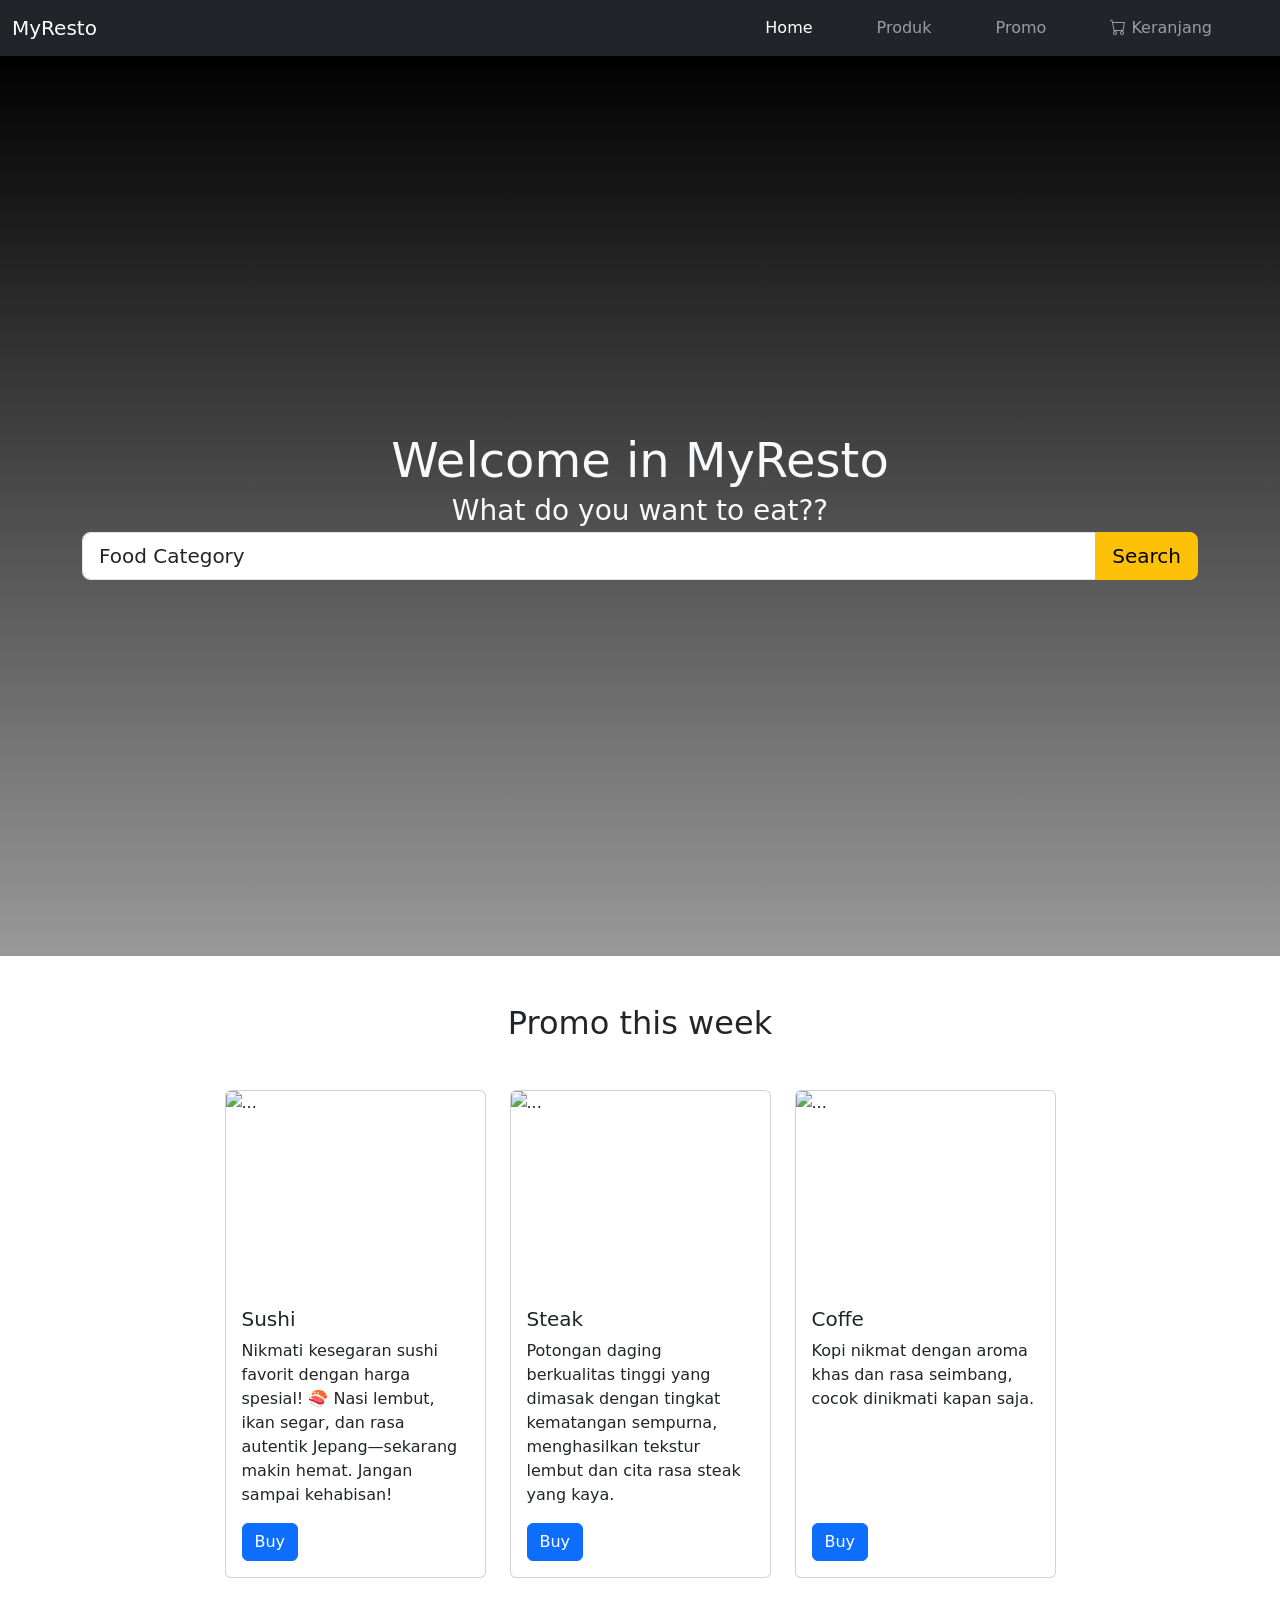
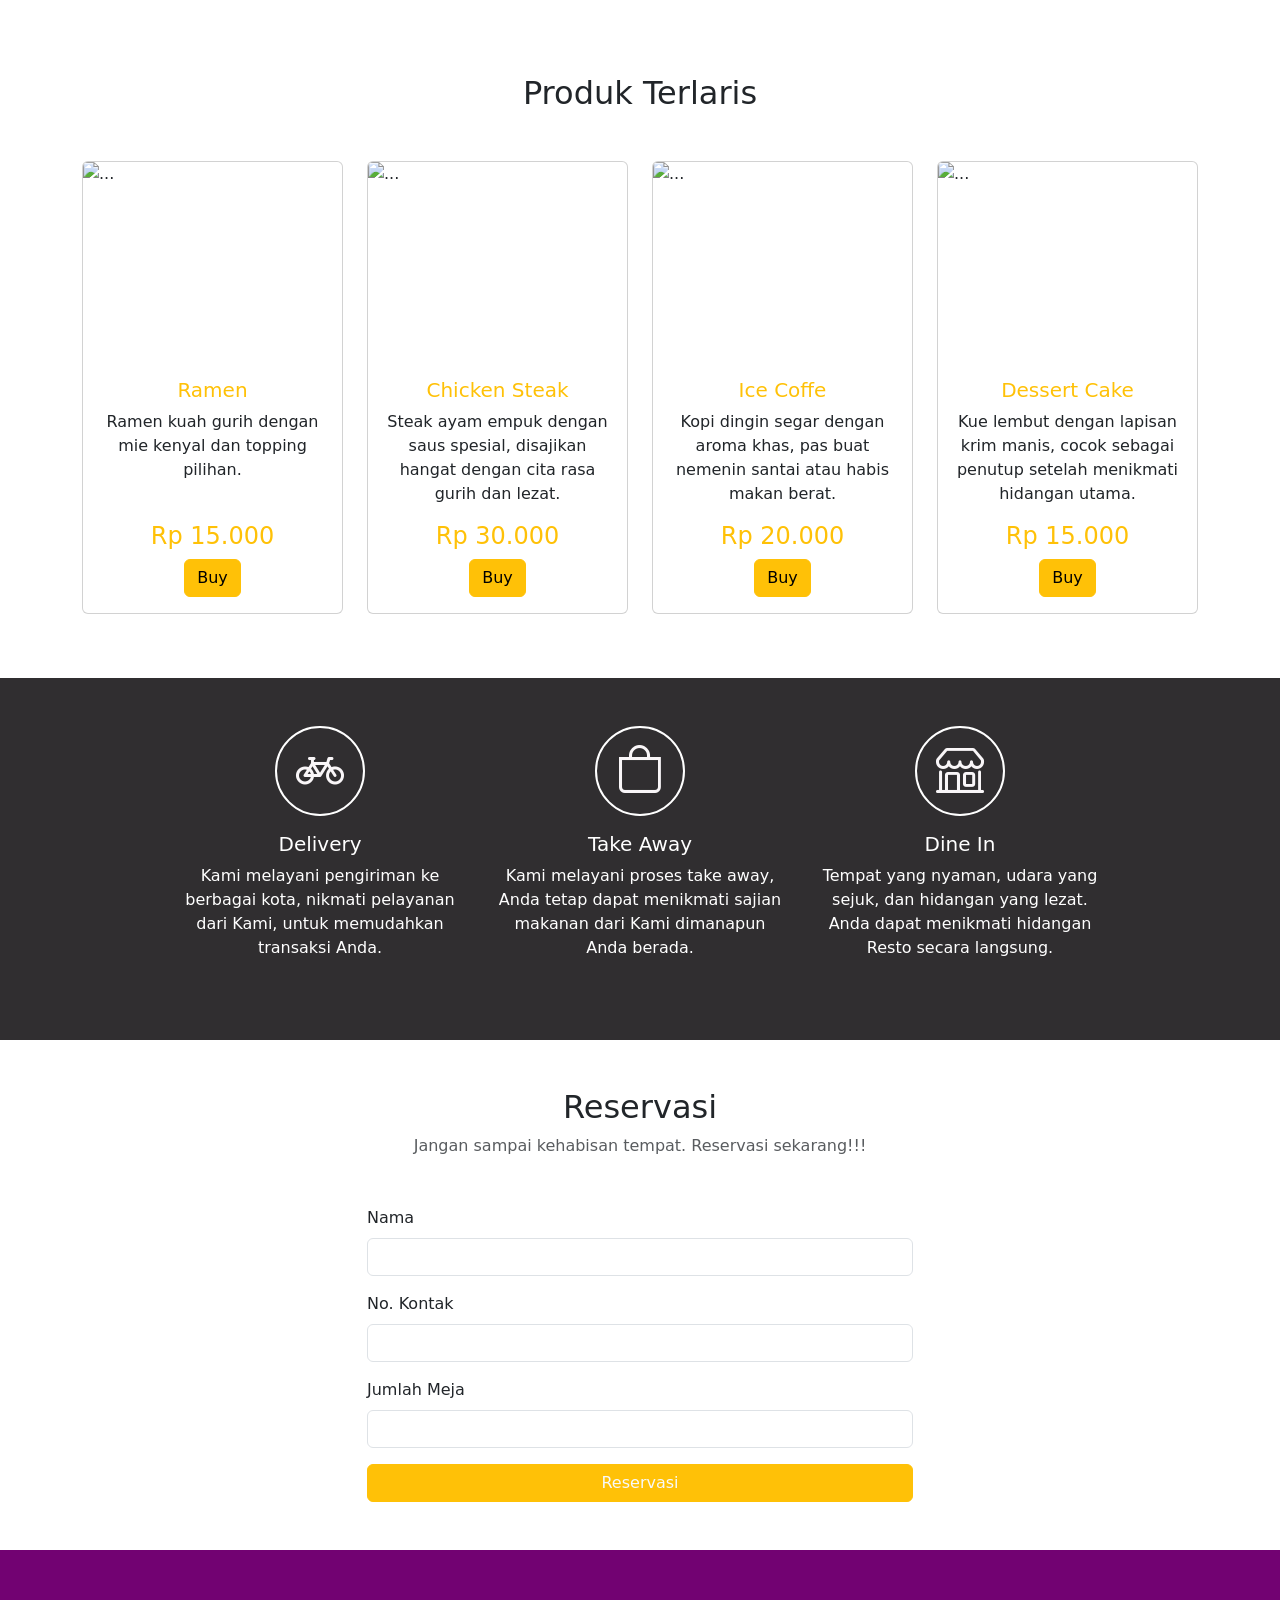
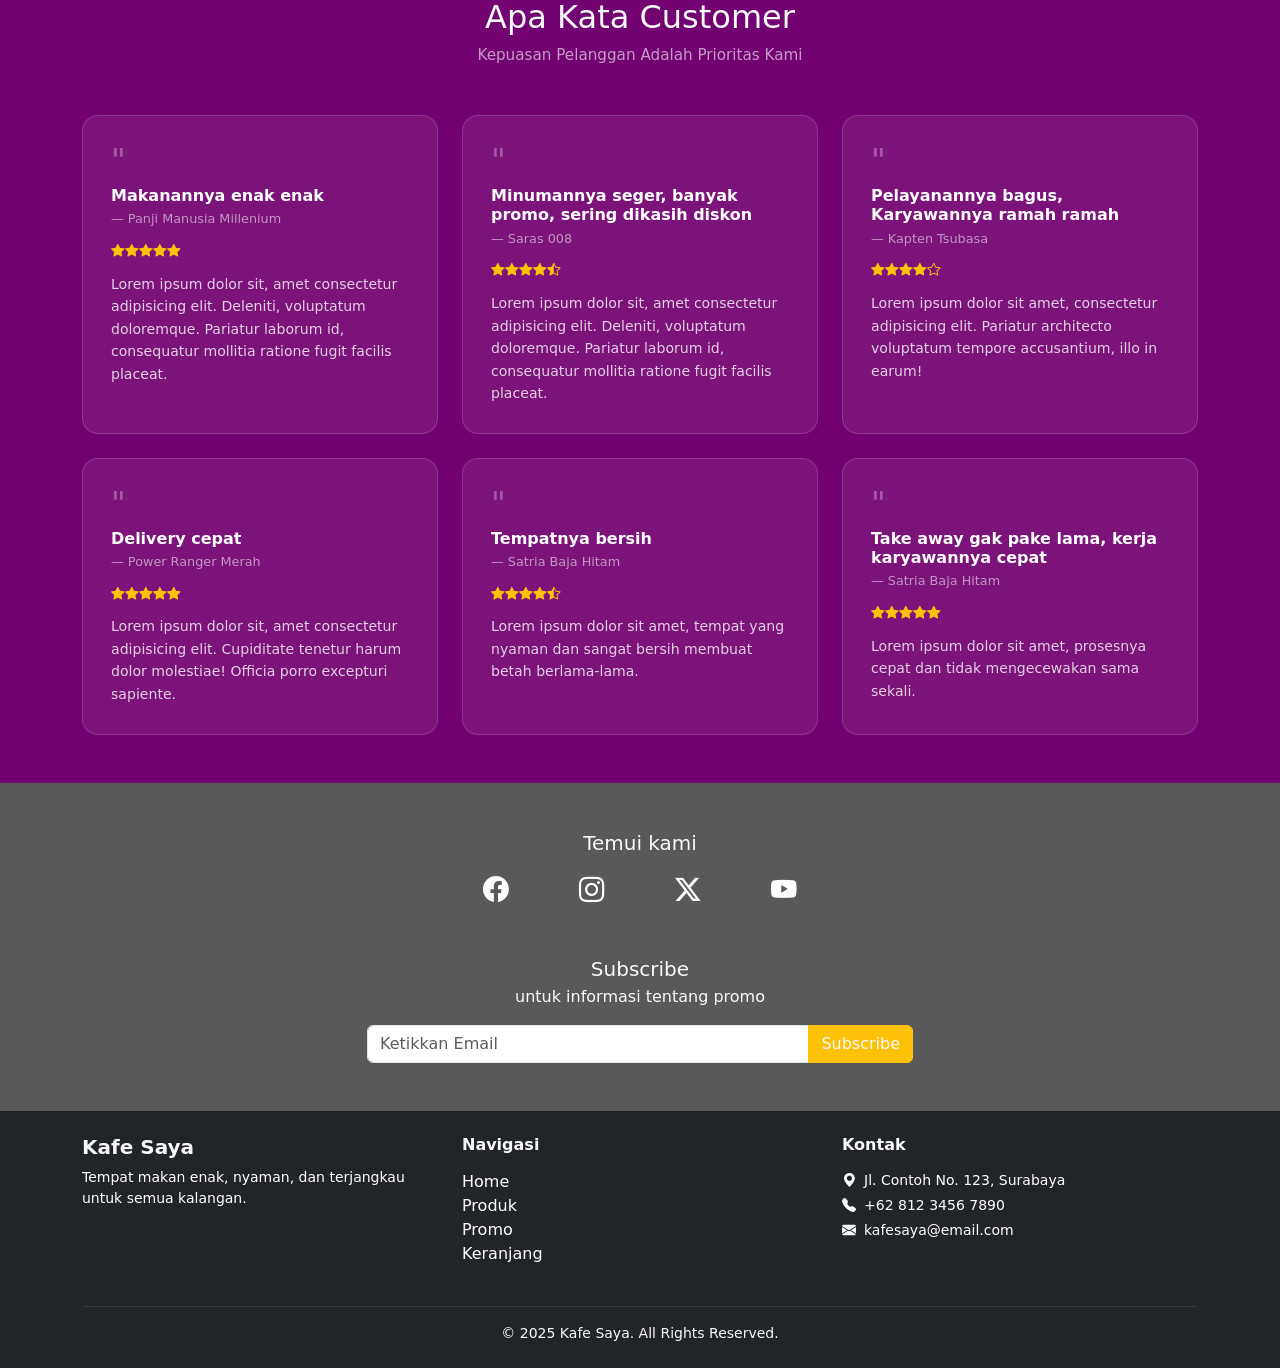
==== commit 343112da: "Add files via upload" ====
--- a/index.html
+++ b/index.html
@@ -4,534 +4,487 @@
     <meta charset="UTF-8">
     <meta name="viewport" content="width=device-width, initial-scale=1.0">
     <title>MyResto</title>
-    <link href="https://cdn.jsdelivr.net/npm/bootstrap@5.3.3/dist/css/bootstrap.min.css" rel="stylesheet">
+    <link rel="stylesheet" href="https://cdn.jsdelivr.net/npm/bootstrap@5.3.3/dist/css/bootstrap.min.css" >
     <link rel="stylesheet" href="https://cdn.jsdelivr.net/npm/bootstrap-icons@1.11.3/font/bootstrap-icons.min.css">
     <!--css-->
     <style>
-      .bg-body-tertiary {
-  background-color: rgb(40, 39, 40) !important;
+
+      .banner{
+        height: 100vh;
+        background: linear-gradient(rgba(0,0,0),rgba(0,0,0,0.4)),url('https://food.fnr.sndimg.com/content/dam/images/food/fullset/2015/6/9/3/FNM_070115-Grilled-Steak-and-Rice-Bowl-Recipe_s4x3.jpg.rend.hgtvcom.1280.960.suffix/1433952072522.webp');
+        background-size: cover;
+        background-position: center;
+      }
+
+
+      .icon-service{
+          width: 90px;
+          height: 90px;
+          border: 2px solid #ffffff;
+          border-radius: 50%;
+          color: #f9f6f8;
+      }
+
+      .main-color{
+        background-color: #302e30;
+      }
+
+      .hovered-card:hover {
+        transform: scale(1.05);
+        transition: 0.3s;
+      }
+
+      .footer {
+        background-color: #595959;
+      }
+
+      .footer .social-icon{
+        font-size: 1.6rem;
+        color: #fff;
+        transition: .3s;
+      }
+
+      .footer .social-icon:hover{
+        color: #FFC107;
+      }
+
+      .text{
+        color: #fff;
+        text-decoration: none;
+      }
+
+      .testimony {
+        background-color: rgb(114, 2, 114) !important;
+      }
+
+      .testimony-card {
+          background: rgba(255, 255, 255, 0.07) !important;
+          border: 1px solid rgba(255, 255, 255, 0.15) !important;
+          border-radius: 16px;
+          padding: 28px;
+          transition: .3s;
+          height: 100%;
+      }
+
+      .testimony-card:hover {
+          transform: translateY(-6px);
+          background: rgba(255, 255, 255, 0.13);
+          border-color: rgba(255, 255, 255, 0.3);
+      }
+
+      .testimony-card .quote-icon {
+          font-size: 2rem;
+          color: rgba(255, 255, 255, 0.3);
+          line-height: 1;
+          margin-bottom: 10px;
+      }
+
+      .testimony-card h5 {
+          font-size: 1rem;
+          font-weight: 700;
+          color: #fff;
+          margin-bottom: 4px;
+      }
+
+      .testimony-card .author {
+          font-size: 0.8rem;
+          color: rgba(255, 255, 255, 0.55);
+          margin-bottom: 12px;
+      }
+
+      .testimony-card p {
+          font-size: 0.88rem;
+          color: rgba(255, 255, 255, 0.8);
+          line-height: 1.6;
+          margin-bottom: 0;
+      }
+
+      .testimony-card .stars {
+          color: #FFC107;
+          font-size: 0.85rem;
+          margin-bottom: 12px;
+      }
+.card-img-top {
+  height: 200px;
+  object-fit: cover;
 }
 
-.banner{
-  height: 100vh;
-  background: linear-gradient(rgba(0,0,0),rgba(0,0,0,0.4)),url('https://food.fnr.sndimg.com/content/dam/images/food/fullset/2015/6/9/3/FNM_070115-Grilled-Steak-and-Rice-Bowl-Recipe_s4x3.jpg.rend.hgtvcom.1280.960.suffix/1433952072522.webp');
-  background-size: cover;
-  background-position: center;
-}
-
-.navbar h4,
-.navbar .nav-link {
-    color: white !important;
-}
-
-.icon-service{
-    width: 90px;
-    height: 90px;
-    border: 2px solid #ffffff;
-    border-radius: 50%;
-    color: #f9f6f8;
-   }
-
-   .main-color{
-    background-color: #302e30;
-   }
-   .hovered-card:hover {
-      transform: scale(1.05);
-      transition: 0.3s;
-    }
-    
-    .footer {
-      background-color: #595959;
-    }
-
-    .footer .social-icon{
-      font-size: 1.6rem;
-      color: #fff;
-      transition: .3s;
-    }
-
-    .footer .social-icon:hover{
-      color: #FFC107;
-    }
-
-    .text{
-      color: #fff;
-      text-decoration: none;
-    }
-    
-
-    .testimony {
-    background-color: rgb(114, 2, 114) !important;
-}
-
-.testimony-card {
-    background: rgba(255, 255, 255, 0.07) !important;
-    border: 1px solid rgba(255, 255, 255, 0.15) !important;
-    border-radius: 16px;
-    padding: 28px;
-    transition: .3s;
-    height: 100%;
-}
-
-.testimony-card:hover {
-    transform: translateY(-6px);
-    background: rgba(255, 255, 255, 0.13);
-    border-color: rgba(255, 255, 255, 0.3);
-}
-
-.testimony-card .quote-icon {
-    font-size: 2rem;
-    color: rgba(255, 255, 255, 0.3);
-    line-height: 1;
-    margin-bottom: 10px;
-}
-
-.testimony-card h5 {
-    font-size: 1rem;
-    font-weight: 700;
-    color: #fff;
-    margin-bottom: 4px;
-}
-
-.testimony-card .author {
-    font-size: 0.8rem;
-    color: rgba(255, 255, 255, 0.55);
-    margin-bottom: 12px;
-}
-
-.testimony-card p {
-    font-size: 0.88rem;
-    color: rgba(255, 255, 255, 0.8);
-    line-height: 1.6;
-    margin-bottom: 0;
-}
-
-.testimony-card .stars {
-    color: #FFC107;
-    font-size: 0.85rem;
-    margin-bottom: 12px;
-}
-
-.testimony-card {
-    background: rgba(255, 255, 255, 0.07)
-!important;
-    border: 1px solid rgba(255, 255, 255, 0.15)
-!important;
-    border-radius: 16px;
-    padding: 28px;
-    transition: .3s;
-    height: 100%;
-}
-
-.testimony-card:hover {
-    transform: translateY(-6px);
-    background: rgba(255, 255, 255, 0.13);
-    border-color: rgba(255, 255, 255, 0.3);
-}
-.testimony-card .quote-icon {
-    font-size: 2rem;
-    color: rgba(255, 255, 255, 0.3);
-    line-height: 1;
-    margin-bottom: 10px;
-}
-
-
+      
     </style>
 </head>
 <body>
-    <nav class="navbar navbar-expand-lg bg-body-tertiary">
+   <!-- NAVBAR -->
+<nav class="navbar navbar-expand-lg navbar-dark bg-dark main-color">
   <div class="container-fluid">
-    <h4>MyResto</h4>
-    <div align="right">
+
+    <a class="navbar-brand" href="#">MyResto</a>
+
+    <button
+      class="navbar-toggler"
+      type="button"
+      data-bs-toggle="collapse"
+      data-bs-target="#navbarNav"
+      aria-controls="navbarNav"
+      aria-expanded="false"
+      aria-label="Toggle navigation"
+    >
+      <span class="navbar-toggler-icon"></span>
+    </button>
+
     <div class="collapse navbar-collapse" id="navbarNav">
-      <ul class="navbar-nav">
-        <li class="nav-item">
-          <a class="nav-link active" aria-current="page" href="#">Home</a>
+      <ul class="navbar-nav ms-auto">
+        <li class="nav-item me-5">
+          <a class="nav-link active" href="#">Home</a>
         </li>
-        <li class="nav-item">
-          <a class="nav-link" href="#">Produk</a>
+        <li class="nav-item me-5">
+          <a class="nav-link" href="produk.html">Produk</a>
         </li>
-        <li class="nav-item">
-          <a class="nav-link" href="#">Promo</a>
+        <li class="nav-item me-5">
+          <a class="nav-link" href="promo.html">Promo</a>
         </li>
-        <li class="nav-item">
-          <a class="nav-link" href="#">Keranjang</a>
+        <li class="nav-item me-5">
+          <a class="nav-link" href="keranjang.html">
+            <i class="bi bi-cart"></i> Keranjang
+          </a>
         </li>
       </ul>
     </div>
-    </div>
   </div>
 </nav>
 
-<script src="https://cdn.jsdelivr.net/npm/bootstrap@5.3.3/dist/js/bootstrap.bundle.min.js"></script>
-
-<!--banner buka-->
-<div class="container-fluid banner d-flex align-items-center">
-  <div class="container">
-    <h2 class="text-light text-center display-5 mb-1">Welcome in MyResto</h2>
-    <h3 class="text-light text-center display-7 mb-1">What do you want to eat??</h3>
-
-    <div class="input-group input-group-lg">
-  <select class="form-control" id="inputGroupSelect04">
-    <option selected>Food Category</option>
-    <option value="1">Western Food</option>
-    <option value="2">Traditional Food</option>
-    <option value="3">Eastern Food</option>
-  </select>
-  <button class="btn btn-warning" type="button">Search</button>
-</div>
-  </div>
-</div>
-<!--banner tutup-->
-
-<!--promo-->
-<div class="container-fluid py-5">
-  <div class="container">
-    <h2 class="text-center">Promo this week</h2>
-    <div class="row mt-5 justify-content-center">
-    <div class="col-md-3 hovered-card">
-      <div class="card h-100">
-  <img src="https://encrypted-tbn0.gstatic.com/images?q=tbn:ANd9GcR-aWIHorMcJruzYgTHHdXwMVD2CnjIjYgZzw&s" class="card-img-top" alt="...">
-  <div class="card-body">
-    <h5 class="card-title">Sushi</h5>
-    <p class="card-text">Nikmati kesegaran sushi favorit dengan harga spesial! 🍣
-Nasi lembut, ikan segar, dan rasa autentik Jepang—sekarang makin hemat. Jangan sampai kehabisan!</p>
-    <a href="#" class="btn btn-primary">Buy</a>
-  </div>
-</div>
-    </div>
-
-    <div class="col-md-3 hovered-card">
-    <div class="card h-100">
-        <img src="https://awsimages.detik.net.id/community/media/visual/2022/06/01/jenis-daging-buat-steak-2_169.jpeg?w=650" class="card-img-top" alt="...">
-        <div class="card-body">
-            <h5 class="card-title">Steak</h5>
-            <p class="card-text">Potongan daging berkualitas tinggi yang dimasak dengan tingkat kematangan sempurna, menghasilkan tekstur lembut dan cita rasa steak yang kaya.</p>
-            <a href="#" class="btn btn-primary">Buy</a>
-        </div>
-    </div>
-</div>
-
-<div class="col-md-3 hovered-card">
-    <div class="card h-100">
-        <img src="https://soc-phoenix.s3-ap-southeast-1.amazonaws.com/wp-content/uploads/2018/01/10115312/5-Coffee-Shop-di-Kelapa-Gading-yang-Perlu-Dikunjungi-Pecinta-Kopi.jpg" class="card-img-top" alt="...">
-        <div class="card-body">
-            <h5 class="card-title">Coffe</h5>
-            <p class="card-text">Kopi nikmat dengan aroma khas dan rasa seimbang, cocok dinikmati kapan saja.</p>
-            <a href="#" class="btn btn-primary">Buy</a>
-        </div>
-    </div>
-</div>
-  </div>
-</div>
-<!--promo tutup-->
-
-<!--section produk-->
-<div class="container-fluid py-5">
-  <div class="container">
-    <h2 class="text-center mb-5">Produk Terlaris</h2>
-
-    <div class="row">
-      <div class="col-sm-6 col-lg-3 hovered-card mb-3">
-        <div class="card h-100">
-          <img src="https://encrypted-tbn0.gstatic.com/images?q=tbn:ANd9GcS3yY_dRkVEvzCoWh1wBdKej2waDo9KxzBmZA&s" class="card-img-top" alt="...">
-          <div class="card-body text-center">
-            <h5 class="card-title text-warning">Ramen</h5>
-            <p class="card-text">Ramen kuah gurih dengan mie kenyal dan topping pilihan.</p>
-            <h4 class="card-text text-warning">Rp 15.000</h4>
-             <button class="btn btn-warning">Buy</button>
-          </div>
-        </div>
-      </div>
-
-      <div class="col-sm-6 col-lg-3 hovered-card mb-3">
-        <div class="card h-100">
-          <img src="https://encrypted-tbn0.gstatic.com/images?q=tbn:ANd9GcTN_sla2ek1BKJAlOj_NMszp-Ca7Khki1eayw&s" class="card-img-top" alt="...">
-          <div class="card-body text-center">
-            <h5 class="card-title text-warning">Chicken Steak</h5>
-            <p class="card-text">Steak ayam empuk dengan saus spesial, disajikan hangat dengan cita rasa gurih dan lezat.</p>
-            <h4 class="card-text text-warning">Rp 30.000</h4>
-            <button class="btn btn-warning">Buy</button>
-          </div>
-        </div>
-      </div>
-
-      <div class="col-sm-6 col-lg-3 hovered-card mb-3">
-        <div class="card h-100">
-          <img src="https://encrypted-tbn0.gstatic.com/images?q=tbn:ANd9GcQLD1jubn2yyn9LkPbgtdShI_34oeKYqWpjRQ&s" class="card-img-top" alt="...">
-          <div class="card-body text-center">
-            <h5 class="card-title text-warning">Ice Coffe</h5>
-            <p class="card-text">Kopi dingin segar dengan aroma khas, pas buat nemenin santai atau habis makan berat.</p>
-            <h4 class="card-text text-warning">Rp 20.000</h4>
-             <button class="btn btn-warning">Buy</button>
-          </div>
-        </div>
-      </div>
-
-      <div class="col-sm-6 col-lg-3 hovered-card mb-3">
-        <div class="card h-100">
-          <img src="https://encrypted-tbn0.gstatic.com/images?q=tbn:ANd9GcQgd2de9q5HWXsVhXjtPlNueb6-UNMtpot6Xw&s" class="card-img-top" alt="...">
-          <div class="card-body text-center">
-            <h5 class="card-title text-warning">Dessert Cake</h5>
-            <p class="card-text">Kue lembut dengan lapisan krim manis, cocok sebagai penutup setelah menikmati hidangan utama.</p>
-            <h4 class="card-text text-warning">Rp 15.000</h4>
-             <button class="btn btn-warning">Buy</button>
-          </div>
-        </div>
-      </div>
-
-    </div>
-  </div>
-</div>
-<!--section produk tutup-->
-
-
-
-
-
-<!-- SECTION SERVICE -->
-<div class="container-fluid py-5 main-color">
-  <div class="row justify-content-center">
-
-    <!-- Service 1 -->
-    <div class="col-sm-6 col-lg-3 mb-3 hovered-card text-center text-white">
-      <div class="d-flex justify-content-center">
-        <div class="icon-service d-flex align-items-center justify-content-center">
-          <i class="bi bi-bicycle display-5"></i>
-        </div>
-      </div>
-      <h5 class="mt-3">Delivery</h5>
-      <p>    Kami melayani pengiriman ke berbagai kota,
-                nikmati pelayanan dari Kami, untuk memudahkan transaksi Anda.</p>
-    </div>
-
-    <!-- Service 2 -->
-    <div class="col-sm-6 col-lg-3 mb-3 hovered-card text-center text-white">
-      <div class="d-flex justify-content-center">
-        <div class="icon-service d-flex align-items-center justify-content-center">
-          <i class="bi bi-bag display-5"></i>
-        </div>
-      </div>
-      <h5 class="mt-3">Take Away</h5>
-      <p>    Kami melayani proses take away,
-            Anda tetap dapat menikmati sajian makanan dari Kami dimanapun Anda berada.</p>
-    </div>
-
-    <!-- Service 3 -->
-    <div class="col-sm-6 col-lg-3 mb-3 hovered-card text-center text-white">
-      <div class="d-flex justify-content-center">
-        <div class="icon-service d-flex align-items-center justify-content-center">
-          <i class="bi bi-shop display-5"></i>
-        </div>
-      </div>
-      <h5 class="mt-3">Dine In</h5>
-      <p>tempat yang nyaman,udara yang sejuk,dan hidangan yang lezat. Anda dapat menikmati hidangan Resto secara langsung.</p>
-    </div>
-  </div>
-</div>
-
-
-<!--Section Reservasi-->
-<div class="container-fluid py-5">
-  <div class="container">
-     
-    <h2 class="text-center mb-2">Reservasi</h2>
-    <p class="text-center text-muted mb-5">Jangan sampai kehabisan tempat. Reservasi sekarang!!!</p>
-
-    <div class="row justify-content-center">
-      <div class="col-md-6">
-        <div class="mb-3">
-    <label class="form-label">Nama</label>
-    <input type="text" class="form-control">
-</div>
-
-<div class="mb-3">
-    <label class="form-label">No. Kontak</label>
-    <input type="text" class="form-control">
-</div>
-
-<div class="mb-3">
-    <label class="form-label">Jumlah Meja</label>
-    <input type="number" class="form-control">
-</div>
-<div class="d-grid">
-      <button class="btn btn-warning text-light">Reservasi</button>
-    </div>
-      </div>
-    </div>
-  </div>
-</div>
-
-
-<!--Section Riview-->
-<div class="container-fluid py-5 testimony">
-  <div class="container">
-    <h2 class="text-center text-light mb-2">Apa Kata Customer</h2>
-    <p class="text-center mb-5" style="color: rgba(255, 255, 255, 0.6); font-size: 0.95rem;">Kepuasan Pelanggan Adalah Prioritas Kami</p>
-
-    <div class="row g-4">
-
-  <!--Card 1-->
-<div class="col-sm-6 col-lg-4">
-  <div class="testimony-card">
-      <div class="quote-icon">"</div>
-      <h5>Makanannya enak enak</h5>
-      <div class="author">— Panji Manusia Millenium</div>
-      <div class="stars">
-          <i class="bi bi-star-fill"></i><i class="bi bi-star-fill"></i><i class="bi bi-star-fill"></i><i class="bi bi-star-fill"></i><i class="bi bi-star-fill"></i>
-      </div>
-      <p>Lorem ipsum dolor sit, amet consectetur adipisicing elit. Deleniti, voluptatum doloremque. Pariatur laborum id, consequatur mollitia ratione fugit facilis placeat.</p>
-  </div>
-</div> 
-
-
-<!--Card 2-->
-<div class="col-sm-6 col-lg-4">
-    <div class="testimony-card">
-        <div class="quote-icon">"</div>
-        <h5>Minumannya seger, banyak promo, sering dikasih diskon</h5>
-        <div class="author">— Saras 008</div>
-        <div class="stars">
-            <i class="bi bi-star-fill"></i><i class="bi bi-star-fill"></i><i class="bi bi-star-fill"></i><i class="bi bi-star-fill"></i><i class="bi bi-star-half"></i>
-        </div>
-        <p>Lorem ipsum dolor sit, amet consectetur adipisicing elit. Deleniti, voluptatum doloremque. Pariatur laborum id, consequatur mollitia ratione fugit facilis placeat.</p>
-    </div>
-</div>
-
-<!-- Card 3 -->
-<div class="col-sm-6 col-lg-4">
-    <div class="testimony-card">
-        <div class="quote-icon">"</div>
-        <h5>Pelayanannya bagus, Karyawannya ramah ramah</h5>
-        <div class="author">— Kapten Tsubasa</div>
-        <div class="stars">
-            <i class="bi bi-star-fill"></i><i class="bi bi-star-fill"></i><i class="bi bi-star-fill"></i><i class="bi bi-star-fill"></i><i class="bi bi-star"></i>
-        </div>
-        <p>Lorem ipsum dolor sit amet, consectetur adipisicing elit. Pariatur architecto voluptatum tempore accusantium, illo in earum!</p>
-    </div>
-</div>
-
-<!-- Card 4 -->
-<div class="col-sm-6 col-lg-4">
-    <div class="testimony-card">
-        <div class="quote-icon">"</div>
-        <h5>Delivery cepat</h5>
-        <div class="author">— Power Ranger Merah</div>
-        <div class="stars">
-            <i class="bi bi-star-fill"></i><i class="bi bi-star-fill"></i><i class="bi bi-star-fill"></i><i class="bi bi-star-fill"></i><i class="bi bi-star-fill"></i>
-        </div>
-        <p>Lorem ipsum dolor sit, amet consectetur adipisicing elit. Cupiditate tenetur harum dolor molestiae! Officia porro excepturi sapiente.</p>
-    </div>
-</div>
-
-
-<!-- Card 5 -->
-<div class="col-sm-6 col-lg-4">
-    <div class="testimony-card">
-        <div class="quote-icon">"</div>
-        <h5>Tempatnya bersih</h5>
-        <div class="author">— Satria Baja Hitam</div>
-        <div class="stars">
-            <i class="bi bi-star-fill"></i><i class="bi bi-star-fill"></i><i class="bi bi-star-fill"></i><i class="bi bi-star-fill"></i><i class="bi bi-star-half"></i>
-        </div>
-        <p>Lorem ipsum dolor sit amet, tempat yang nyaman dan sangat bersih membuat betah berlama-lama.</p>
-    </div>
-</div>
-
-<!-- Card 6 -->
-<div class="col-sm-6 col-lg-4">
-    <div class="testimony-card">
-        <div class="quote-icon">"</div>
-        <h5>Take away gak pake lama, kerja karyawannya cepat</h5>
-        <div class="author">— Satria Baja Hitam</div>
-        <div class="stars">
-            <i class="bi bi-star-fill"></i><i class="bi bi-star-fill"></i><i class="bi bi-star-fill"></i><i class="bi bi-star-fill"></i><i class="bi bi-star-fill"></i>
-        </div>
-        <p>Lorem ipsum dolor sit amet, prosesnya cepat dan tidak mengecewakan sama sekali.</p>
-    </div>
-</div>
-</div>
-  </div>
-</div>
-
-
-
-<!--Section Subscribe-->
-<div class="container-fluid py-5 footer">
-  <div class="container">
-
-
-    <h5 class="text-center text-light mb-3"> Temui Kami</h5>
-    
-    <div class="d-flex justify-content-center mb-5" style="gap: 70px">
-    <a href="https://facebook.com/username" target="_blank" class="social-icon">
-        <i class="bi bi-facebook"></i>
-    </a>
-    <a href="https://instagram.com/username" target="_blank" class="social-icon">
-        <i class="bi bi-instagram"></i>
-    </a>
-    <a href="https://twitter.com/username" target="_blank" class="social-icon">
-        <i class="bi bi-twitter-x"></i>
-    </a>
-    <a href="https://youtube.com/@username" target="_blank" class="social-icon">
-        <i class="bi bi-youtube"></i>
-    </a>
-    
-    </div>
-  </div>
-  <h5 class="text-center text-light mb-1">Subscribe</h5>
-<p class="text-center text-muted mb-3">untuk informasi tentang promo</p>
-
-<div class="row justify-content-center">
-    <div class="col-md-6">
-        <div class="input-group">
-            <input type="email" class="form-control" placeholder="Ketikkan Email">
-            <button class="btn btn-warning text-light">Subscribe</button>
-        </div>
-    </div>
-</div>
-</div>
-</div>
-</div>
-<!--footer-->
-
-<footer class="bg-dark text-light py-4">
-  <div class="container">
-    <div class="row text-center text-md-start">
-      <div class="col-md-4 mb-3 mb-md-0">
-        <h5 class="fw-bold">Kafe Saya</h5>
-        <p class="text small">Tempat makan enak, nyaman, dan terjangkau untuk semua kalangan.</p>
-      </div>
-      <div class="col-md-4 mb-3 mb-md-0">
-    <h6 class="fw-bold mb-3">Navigasi</h6>
-    <ul class="list-unstyled">
-        <li><a href="#" class="text">Home</a></li>
-        <li><a href="#" class="text">Produk</a></li>
-        <li><a href="#" class="text">Promo</a></li>
-        <li><a href="#" class="text">Reservasi</a></li>
-    </ul>
-    
-</div>
-<div class="col-md-4">
-    <h6 class="fw-bold mb-3">Kontak</h6>
-    <ul class="list-unstyled text small">
-        <li class="mb-1"><i class="bi bi-geo-alt-fill me-2"></i>Jl. Contoh No. 123, Surabaya</li>
-        <li class="mb-1"><i class="bi bi-telephone-fill me-2"></i>+62 812 3456 7890</li>
-        <li><i class="bi bi-envelope-fill me-2"></i>kafesaya@email.com</li>
-    </ul>
-</div>
-</div>
-<hr class="border-secondary mt-4 mb-3">
-<p class="text-center  small mb-0">
-    &copy; 2025 Kafe Saya. All Rights Reserved.
-</p>
-</div>
-</footer>
-    </div>
-  </div>
-</footer>
-
-
-
+
+    <!--banner buka-->
+    <div class="container-fluid banner d-flex align-items-center">
+      <div class="container">
+        <h2 class="text-light text-center display-5 mb-1">Welcome in MyResto</h2>
+        <h3 class="text-light text-center  mb-1">What do you want to eat??</h3>
+        <div class="input-group input-group-lg">
+          <select class="form-control" id="inputGroupSelect04">
+            <option selected>Food Category</option>
+            <option value="1">Western Food</option>
+            <option value="2">Traditional Food</option>
+            <option value="3">Eastern Food</option>
+          </select>
+          <button class="btn btn-warning" type="button">Search</button>
+        </div>
+      </div>
+    </div>
+    <!--banner tutup-->
+
+    <!--promo-->
+    <div class="container-fluid py-5">
+      <div class="container">
+        <h2 class="text-center">Promo this week</h2>
+        <div class="row mt-5 justify-content-center">
+          <div class="col-md-3 hovered-card">
+            <div class="card h-100">
+              <img src="https://encrypted-tbn0.gstatic.com/images?q=tbn:ANd9GcR-aWIHorMcJruzYgTHHdXwMVD2CnjIjYgZzw&s" class="card-img-top" alt="...">
+              <div class="card-body">
+                <h5 class="card-title">Sushi</h5>
+                <p class="card-text">Nikmati kesegaran sushi favorit dengan harga spesial! 🍣 Nasi lembut, ikan segar, dan rasa autentik Jepang—sekarang makin hemat. Jangan sampai kehabisan!</p>
+                <a href="#" class="btn btn-primary mt-auto">Buy</a>
+              </div>
+            </div>
+          </div>
+
+          <div class="col-md-3 hovered-card">
+            <div class="card h-100">
+              <img src="https://awsimages.detik.net.id/community/media/visual/2022/06/01/jenis-daging-buat-steak-2_169.jpeg?w=650" class="card-img-top" alt="...">
+              <div class="card-body">
+                <h5 class="card-title">Steak</h5>
+                <p class="card-text">Potongan daging berkualitas tinggi yang dimasak dengan tingkat kematangan sempurna, menghasilkan tekstur lembut dan cita rasa steak yang kaya.</p>
+                <a href="#" class="btn btn-primary mt-auto">Buy</a>
+              </div>
+            </div>
+          </div>
+
+          <div class="col-md-3 hovered-card">
+            <div class="card h-100">
+              <img src="https://soc-phoenix.s3-ap-southeast-1.amazonaws.com/wp-content/uploads/2018/01/10115312/5-Coffee-Shop-di-Kelapa-Gading-yang-Perlu-Dikunjungi-Pecinta-Kopi.jpg" class="card-img-top" alt="...">
+              <div class="card-body d-flex flex-column">
+                <h5 class="card-title">Coffe</h5>
+                <p class="card-text">Kopi nikmat dengan aroma khas dan rasa seimbang, cocok dinikmati kapan saja.</p>
+                   <div class="mt-auto">
+                <a href="#" class="btn btn-primary">Buy</a>
+                   </div>
+              </div>
+            </div>
+          </div>
+        </div>
+      </div>
+    </div>
+    <!--promo tutup-->
+
+    <!--section produk-->
+    <div class="container-fluid py-5">
+      <div class="container">
+        <h2 class="text-center mb-5">Produk Terlaris</h2>
+        <div class="row">
+          <div class="col-sm-6 col-lg-3 hovered-card mb-3">
+            <div class="card h-100">
+              <img src="https://encrypted-tbn0.gstatic.com/images?q=tbn:ANd9GcS3yY_dRkVEvzCoWh1wBdKej2waDo9KxzBmZA&s" class="card-img-top" alt="...">
+              <div class="card-body text-center d-flex flex-column">
+                <h5 class="card-title text-warning">Ramen</h5>
+                <p class="card-text">Ramen kuah gurih dengan mie kenyal dan topping pilihan.</p>
+                <h4 class="card-text text-warning mt-auto">Rp 15.000</h4>
+                <button class="btn btn-warning align-self-center">Buy</button>
+              </div>
+            </div>
+          </div>
+
+          <div class="col-sm-6 col-lg-3 hovered-card mb-3">
+            <div class="card h-100">
+              <img src="https://encrypted-tbn0.gstatic.com/images?q=tbn:ANd9GcTN_sla2ek1BKJAlOj_NMszp-Ca7Khki1eayw&s" class="card-img-top" alt="...">
+              <div class="card-body text-center">
+                <h5 class="card-title text-warning">Chicken Steak</h5>
+                <p class="card-text">Steak ayam empuk dengan saus spesial, disajikan hangat dengan cita rasa gurih dan lezat.</p>
+                <h4 class="card-text text-warning">Rp 30.000</h4>
+                <button class="btn btn-warning mt-auto">Buy</button>
+              </div>
+            </div>
+          </div>
+
+          <div class="col-sm-6 col-lg-3 hovered-card mb-3">
+            <div class="card h-100">
+              <img src="https://encrypted-tbn0.gstatic.com/images?q=tbn:ANd9GcQLD1jubn2yyn9LkPbgtdShI_34oeKYqWpjRQ&s" class="card-img-top" alt="...">
+              <div class="card-body text-center">
+                <h5 class="card-title text-warning">Ice Coffe</h5>
+                <p class="card-text">Kopi dingin segar dengan aroma khas, pas buat nemenin santai atau habis makan berat.</p>
+                <h4 class="card-text text-warning">Rp 20.000</h4>
+                <button class="btn btn-warning mt-auto">Buy</button>
+              </div>
+            </div>
+          </div>
+
+          <div class="col-sm-6 col-lg-3 hovered-card mb-3">
+            <div class="card h-100">
+              <img src="https://encrypted-tbn0.gstatic.com/images?q=tbn:ANd9GcQgd2de9q5HWXsVhXjtPlNueb6-UNMtpot6Xw&s" class="card-img-top" alt="...">
+              <div class="card-body text-center">
+                <h5 class="card-title text-warning">Dessert Cake</h5>
+                <p class="card-text">Kue lembut dengan lapisan krim manis, cocok sebagai penutup setelah menikmati hidangan utama.</p>
+                <h4 class="card-text text-warning">Rp 15.000</h4>
+                <button class="btn btn-warning mt-auto">Buy</button>
+              </div>
+            </div>
+          </div>
+        </div>
+      </div>
+    </div>
+    <!--section produk tutup-->
+
+    <!-- SECTION SERVICE -->
+    <div class="container-fluid py-5 main-color">
+      <div class="row justify-content-center">
+        <div class="col-sm-6 col-lg-3 mb-3 hovered-card text-center text-white">
+          <div class="d-flex justify-content-center">
+            <div class="icon-service d-flex align-items-center justify-content-center">
+              <i class="bi bi-bicycle display-5"></i>
+            </div>
+          </div>
+          <h5 class="mt-3">Delivery</h5>
+          <p>Kami melayani pengiriman ke berbagai kota, nikmati pelayanan dari Kami, untuk memudahkan transaksi Anda.</p>
+        </div>
+
+        <div class="col-sm-6 col-lg-3 mb-3 hovered-card text-center text-white">
+          <div class="d-flex justify-content-center">
+            <div class="icon-service d-flex align-items-center justify-content-center">
+              <i class="bi bi-bag display-5"></i>
+            </div>
+          </div>
+          <h5 class="mt-3">Take Away</h5>
+          <p>Kami melayani proses take away, Anda tetap dapat menikmati sajian makanan dari Kami dimanapun Anda berada.</p>
+        </div>
+
+        <div class="col-sm-6 col-lg-3 mb-3 hovered-card text-center text-white">
+          <div class="d-flex justify-content-center">
+            <div class="icon-service d-flex align-items-center justify-content-center">
+              <i class="bi bi-shop display-5"></i>
+            </div>
+          </div>
+          <h5 class="mt-3">Dine In</h5>
+          <p>Tempat yang nyaman, udara yang sejuk, dan hidangan yang lezat. Anda dapat menikmati hidangan Resto secara langsung.</p>
+        </div>
+      </div>
+    </div>
+
+    <!--Section Reservasi-->
+    <div class="container-fluid py-5">
+      <div class="container">
+        <h2 class="text-center mb-2">Reservasi</h2>
+        <p class="text-center text-muted mb-5">Jangan sampai kehabisan tempat. Reservasi sekarang!!!</p>
+        <div class="row justify-content-center">
+          <div class="col-md-6">
+            <div class="mb-3">
+              <label class="form-label">Nama</label>
+              <input type="text" class="form-control">
+            </div>
+            <div class="mb-3">
+              <label class="form-label">No. Kontak</label>
+              <input type="text" class="form-control">
+            </div>
+            <div class="mb-3">
+              <label class="form-label">Jumlah Meja</label>
+              <input type="number" class="form-control">
+            </div>
+            <div class="d-grid">
+              <button class="btn btn-warning text-light">Reservasi</button>
+            </div>
+          </div>
+        </div>
+      </div>
+    </div>
+
+    <!--Section Riview-->
+    <div class="container-fluid py-5 testimony">
+      <div class="container">
+        <h2 class="text-center text-light mb-2">Apa Kata Customer</h2>
+        <p class="text-center mb-5" style="color: rgba(255, 255, 255, 0.6); font-size: 0.95rem;">Kepuasan Pelanggan Adalah Prioritas Kami</p>
+        <div class="row g-4">
+
+          <!--Card 1-->
+          <div class="col-sm-6 col-lg-4">
+            <div class="testimony-card">
+              <div class="quote-icon">"</div>
+              <h5>Makanannya enak enak</h5>
+              <div class="author">— Panji Manusia Millenium</div>
+              <div class="stars">
+                <i class="bi bi-star-fill"></i><i class="bi bi-star-fill"></i><i class="bi bi-star-fill"></i><i class="bi bi-star-fill"></i><i class="bi bi-star-fill"></i>
+              </div>
+              <p>Lorem ipsum dolor sit, amet consectetur adipisicing elit. Deleniti, voluptatum doloremque. Pariatur laborum id, consequatur mollitia ratione fugit facilis placeat.</p>
+            </div>
+          </div>
+
+          <!--Card 2-->
+          <div class="col-sm-6 col-lg-4">
+            <div class="testimony-card">
+              <div class="quote-icon">"</div>
+              <h5>Minumannya seger, banyak promo, sering dikasih diskon</h5>
+              <div class="author">— Saras 008</div>
+              <div class="stars">
+                <i class="bi bi-star-fill"></i><i class="bi bi-star-fill"></i><i class="bi bi-star-fill"></i><i class="bi bi-star-fill"></i><i class="bi bi-star-half"></i>
+              </div>
+              <p>Lorem ipsum dolor sit, amet consectetur adipisicing elit. Deleniti, voluptatum doloremque. Pariatur laborum id, consequatur mollitia ratione fugit facilis placeat.</p>
+            </div>
+          </div>
+
+          <!-- Card 3 -->
+          <div class="col-sm-6 col-lg-4">
+            <div class="testimony-card">
+              <div class="quote-icon">"</div>
+              <h5>Pelayanannya bagus, Karyawannya ramah ramah</h5>
+              <div class="author">— Kapten Tsubasa</div>
+              <div class="stars">
+                <i class="bi bi-star-fill"></i><i class="bi bi-star-fill"></i><i class="bi bi-star-fill"></i><i class="bi bi-star-fill"></i><i class="bi bi-star"></i>
+              </div>
+              <p>Lorem ipsum dolor sit amet, consectetur adipisicing elit. Pariatur architecto voluptatum tempore accusantium, illo in earum!</p>
+            </div>
+          </div>
+
+          <!-- Card 4 -->
+          <div class="col-sm-6 col-lg-4">
+            <div class="testimony-card">
+              <div class="quote-icon">"</div>
+              <h5>Delivery cepat</h5>
+              <div class="author">— Power Ranger Merah</div>
+              <div class="stars">
+                <i class="bi bi-star-fill"></i><i class="bi bi-star-fill"></i><i class="bi bi-star-fill"></i><i class="bi bi-star-fill"></i><i class="bi bi-star-fill"></i>
+              </div>
+              <p>Lorem ipsum dolor sit, amet consectetur adipisicing elit. Cupiditate tenetur harum dolor molestiae! Officia porro excepturi sapiente.</p>
+            </div>
+          </div>
+
+          <!-- Card 5 -->
+          <div class="col-sm-6 col-lg-4">
+            <div class="testimony-card">
+              <div class="quote-icon">"</div>
+              <h5>Tempatnya bersih</h5>
+              <div class="author">— Satria Baja Hitam</div>
+              <div class="stars">
+                <i class="bi bi-star-fill"></i><i class="bi bi-star-fill"></i><i class="bi bi-star-fill"></i><i class="bi bi-star-fill"></i><i class="bi bi-star-half"></i>
+              </div>
+              <p>Lorem ipsum dolor sit amet, tempat yang nyaman dan sangat bersih membuat betah berlama-lama.</p>
+            </div>
+          </div>
+
+          <!-- Card 6 -->
+          <div class="col-sm-6 col-lg-4">
+            <div class="testimony-card">
+              <div class="quote-icon">"</div>
+              <h5>Take away gak pake lama, kerja karyawannya cepat</h5>
+              <div class="author">— Satria Baja Hitam</div>
+              <div class="stars">
+                <i class="bi bi-star-fill"></i><i class="bi bi-star-fill"></i><i class="bi bi-star-fill"></i><i class="bi bi-star-fill"></i><i class="bi bi-star-fill"></i>
+              </div>
+              <p>Lorem ipsum dolor sit amet, prosesnya cepat dan tidak mengecewakan sama sekali.</p>
+            </div>
+          </div>
+
+        </div>
+      </div>
+    </div>
+
+    <!-- Subscribe -->
+    <div class="container-fluid py-5 footer">
+      <div class="container">
+        <h5 class="text-center text-light mb-3">Temui kami</h5>
+        <div class="d-flex justify-content-center mb-5" style="gap: 70px">
+          <a href="https://facebook.com/username" target="_blank" class="social-icon">
+            <i class="bi bi-facebook"></i>
+          </a>
+          <a href="https://instagram.com/username" target="_blank" class="social-icon">
+            <i class="bi bi-instagram"></i>
+          </a>
+          <a href="https://twitter.com/username" target="_blank" class="social-icon">
+            <i class="bi bi-twitter-x"></i>
+          </a>
+          <a href="https://youtube.com/@username" target="_blank" class="social-icon">
+            <i class="bi bi-youtube"></i>
+          </a>
+        </div>
+        <h5 class="text-center text-light mb-1">Subscribe</h5>
+        <p class="text-center text-light mb-3">untuk informasi tentang promo</p>
+        <div class="row justify-content-center">
+          <div class="col-md-6">
+            <div class="input-group">
+              <input type="email" class="form-control" placeholder="Ketikkan Email">
+              <button class="btn btn-warning text-light">Subscribe</button>
+            </div>
+          </div>
+        </div>
+      </div>
+    </div>
+
+    <!--footer-->
+    <footer class="bg-dark text-light py-4">
+      <div class="container">
+        <div class="row text-center text-md-start">
+          <div class="col-md-4 mb-3 mb-md-0">
+            <h5 class="fw-bold">Kafe Saya</h5>
+            <p class="text small">Tempat makan enak, nyaman, dan terjangkau untuk semua kalangan.</p>
+          </div>
+          <div class="col-md-4 mb-3 mb-md-0">
+            <h6 class="fw-bold mb-3">Navigasi</h6>
+            <ul class="list-unstyled">
+              <li><a href="#" class="text">Home</a></li>
+              <li><a href="produk.html" class="text">Produk</a></li>
+              <li><a href="promo.html" class="text">Promo</a></li>
+              <li><a href="keranjang.html" class="text">Keranjang</a></li>
+            </ul>
+          </div>
+          <div class="col-md-4">
+            <h6 class="fw-bold mb-3">Kontak</h6>
+            <ul class="list-unstyled text small">
+              <li class="mb-1"><i class="bi bi-geo-alt-fill me-2"></i>Jl. Contoh No. 123, Surabaya</li>
+              <li class="mb-1"><i class="bi bi-telephone-fill me-2"></i>+62 812 3456 7890</li>
+              <li><i class="bi bi-envelope-fill me-2"></i>kafesaya@email.com</li>
+            </ul>
+          </div>
+        </div>
+        <hr class="border-secondary mt-4 mb-3">
+        <p class="text-center small mb-0">&copy; 2025 Kafe Saya. All Rights Reserved.</p>
+      </div>
+    </footer>
+
+     <script src="https://cdn.jsdelivr.net/npm/bootstrap@5.3.3/dist/js/bootstrap.bundle.min.js"></script>
 </body>
 </html>
